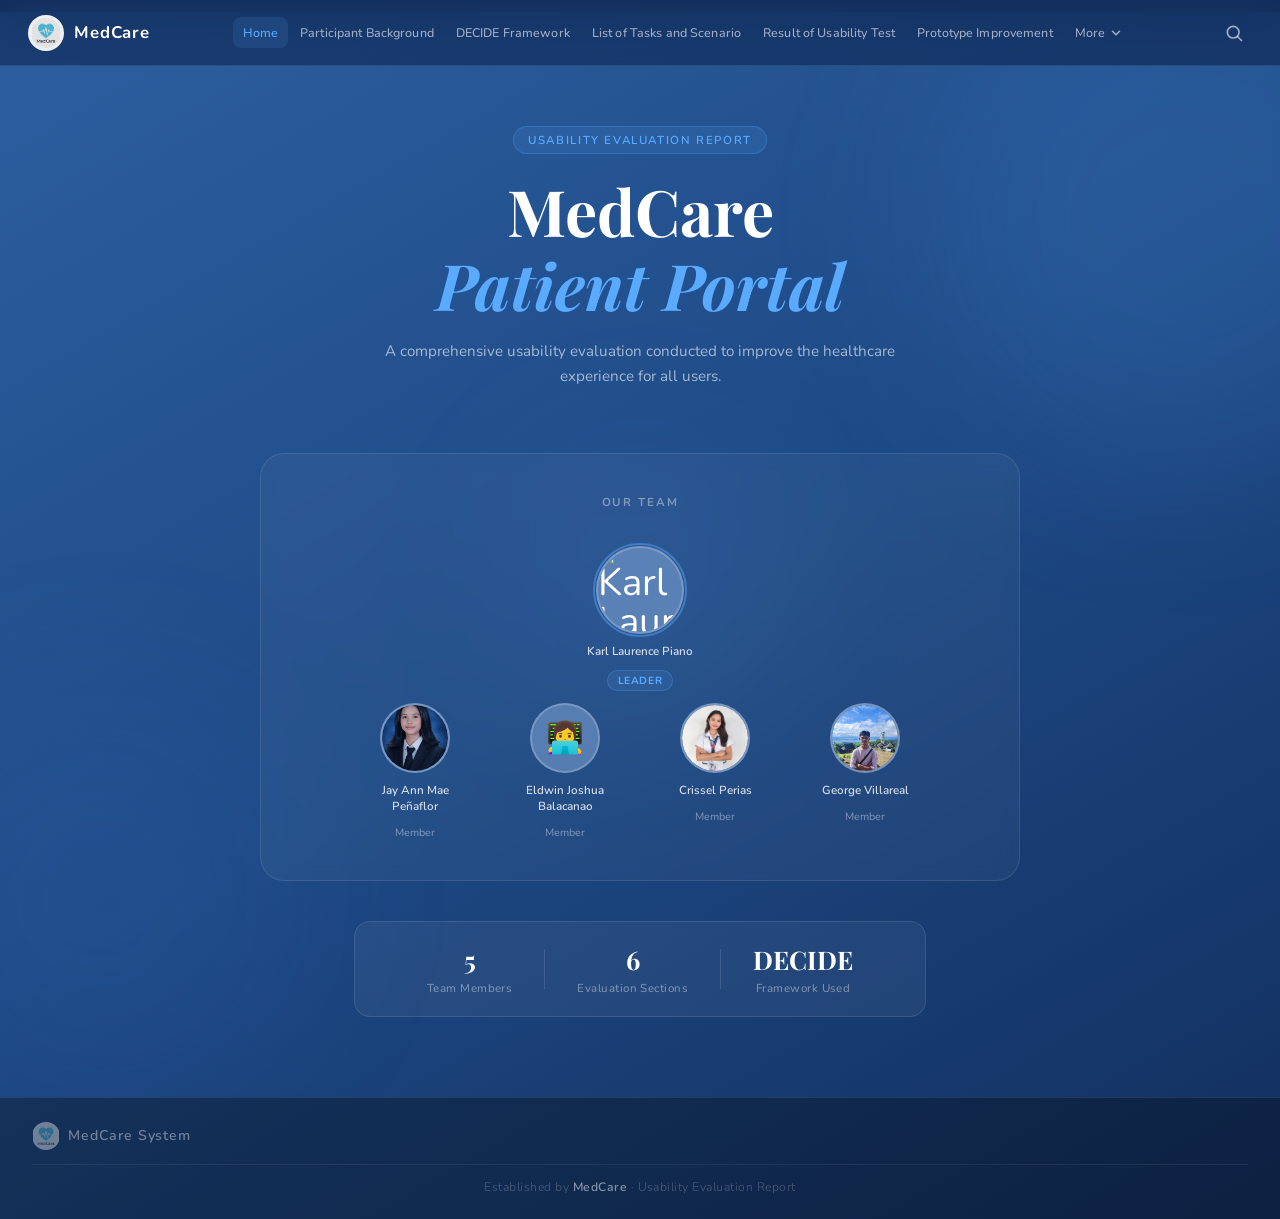
==== index.html @ 010f2dbe "Add files via upload" ====
<!DOCTYPE html>
<html lang="en">
<head>
<meta charset="UTF-8" />
<meta name="viewport" content="width=device-width, initial-scale=1.0"/>
<title>MedCare – Usability Evaluation</title>
<link href="https://fonts.googleapis.com/css2?family=Playfair+Display:ital,wght@0,600;0,700;1,600&family=Nunito:wght@300;400;500;600;700&display=swap" rel="stylesheet"/>
<link rel="stylesheet" href="style.css">
</head>
<body>

<!-- SEARCH OVERLAY -->
<div class="search-overlay" id="searchOverlay">
  <div class="search-box">
    <svg class="search-icon-overlay" viewBox="0 0 24 24" fill="none" xmlns="http://www.w3.org/2000/svg" width="20" height="20">
      <circle cx="11" cy="11" r="7" stroke="currentColor" stroke-width="2"/>
      <path d="M16.5 16.5L21 21" stroke="currentColor" stroke-width="2" stroke-linecap="round"/>
    </svg>
    <input type="text" id="searchInput" placeholder="Search topics, sections…" autocomplete="off"/>
    <button class="search-close" id="searchClose" title="Close">
      <svg viewBox="0 0 24 24" fill="none" xmlns="http://www.w3.org/2000/svg" width="20" height="20">
        <path d="M18 6L6 18M6 6l12 12" stroke="currentColor" stroke-width="2" stroke-linecap="round"/>
      </svg>
    </button>
  </div>
  <div class="search-results" id="searchResults">
    <p class="search-hint">Type to search sections…</p>
  </div>
</div>

<!-- NAVBAR -->
<nav id="mainNav">
  <div class="nav-brand">
    <div class="nav-icon">
      <img src="MC_logo.png" alt="MedCare Logo" width="30" height="30" style="object-fit:contain;border-radius:50%;"/>
    </div>
    <span class="nav-title">MedCare</span>
  </div>

  <!-- DESKTOP NAV LINKS -->
  <ul class="nav-links" id="navLinks">
    <li><a href="index.html" class="nav-link active">Home</a></li>
    <li><a href="Participant.html" class="nav-link">Participant Background</a></li>
    <li><a href="decide_framework.html" class="nav-link">DECIDE Framework</a></li>
    <li><a href="task.html" class="nav-link">List of Tasks and Scenario</a></li>
    <li><a href="results.html" class="nav-link">Result of Usability Test</a></li>
    <li><a href="Improvement.html" class="nav-link">Prototype Improvement</a></li>
    <li class="nav-more-wrap">
      <button class="nav-link nav-more-btn" id="moreBtn">
        More
        <svg viewBox="0 0 16 16" fill="none" width="14" height="14">
          <path d="M4 6l4 4 4-4" stroke="currentColor" stroke-width="1.8" stroke-linecap="round" stroke-linejoin="round"/>
        </svg>
      </button>
      <div class="dropdown-menu" id="dropdownMenu">
        <a href="reflect.html" class="dropdown-item">Reflections</a>
        <a href="findings.html" class="dropdown-item">Additional Findings</a>
        <a href="prototype.html" class="dropdown-item">Prototype Walkthrough</a>
        <a href="videodemo.html" class="dropdown-item">Video Demonstration</a>
      </div>
    </li>
  </ul>

  <div class="nav-actions">
    <button class="search-btn" id="searchBtn" title="Search">
      <svg viewBox="0 0 24 24" fill="none" xmlns="http://www.w3.org/2000/svg" width="20" height="20">
        <circle cx="11" cy="11" r="7" stroke="currentColor" stroke-width="2"/>
        <path d="M16.5 16.5L21 21" stroke="currentColor" stroke-width="2" stroke-linecap="round"/>
      </svg>
    </button>
    <button class="hamburger" id="hamburger" title="Menu">
      <span></span><span></span><span></span>
    </button>
  </div>
</nav>

<!-- MOBILE MENU -->
<div class="mobile-menu" id="mobileMenu">
  <a href="index.html" class="mobile-link active">Home</a>
  <a href="Participant.html" class="mobile-link">Participant Background</a>
  <a href="decide_framework.html" class="mobile-link">DECIDE Framework</a>
  <a href="task.html" class="mobile-link">List of Tasks and Scenario</a>
  <a href="results.html" class="mobile-link">Result of Usability Test</a>
  <a href="Improvement.html" class="mobile-link">Prototype Improvement</a>
  <div class="mobile-divider"></div>
  <p class="mobile-section-label">More</p>
  <a href="reflect.html" class="mobile-link">Reflections</a>
  <a href="findings.html" class="mobile-link">Additional Findings</a>
  <a href="prototype.html" class="mobile-link">Prototype Walkthrough</a>
  <a href="videodemo.html" class="mobile-link">Video Demonstration</a>
</div>

<!-- MAIN CONTENT -->
<main id="home">

  <!-- DECORATIVE BACKGROUND SHAPES -->
  <div class="bg-orb orb1"></div>
  <div class="bg-orb orb2"></div>
  <div class="bg-orb orb3"></div>

  <div class="hero-title">
    <div class="hero-badge">Usability Evaluation Report</div>
    <h1>MedCare<br/><em>Patient Portal</em></h1>
    <p class="hero-sub">A comprehensive usability evaluation conducted to improve the healthcare experience for all users.</p>
  </div>

  <section class="team-section" id="team">
    <h2 class="team-heading">Our Team</h2>

    <!-- Leader row -->
    <div class="team-row leader-row">
      <div class="member leader-member">
        <div class="avatar leader-avatar">
          <div class="avatar-inner" style="padding:0;overflow:hidden;">
            <img src="k.jpeg" alt="Karl Laurence Piano" style="width:100%;height:100%;object-fit:cover;border-radius:50%;display:block;"/>
          </div>
          <div class="avatar-ring"></div>
        </div>
        <div class="member-name">Karl Laurence Piano</div>
        <div class="member-role leader-badge">Leader</div>
      </div>
    </div>

    <!-- Members row -->
    <div class="team-row members-row">
      <div class="member">
        <div class="avatar">
          <div class="avatar-inner" style="padding:0;overflow:hidden;">
            <img src="j.jpeg" alt="Jay Ann Mae Peñaflor" style="width:100%;height:100%;object-fit:cover;border-radius:50%;display:block;"/>
          </div>
        </div>
        <div class="member-name">Jay Ann Mae Peñaflor</div>
        <div class="member-role">Member</div>
      </div>
      <div class="member">
        <div class="avatar">
          <div class="avatar-inner">👩‍💻</div>
        </div>
        <div class="member-name">Eldwin Joshua Balacanao</div>
        <div class="member-role">Member</div>
      </div>
      <div class="member">
        <div class="avatar">
          <div class="avatar-inner" style="padding:0;overflow:hidden;">
            <img src="c.jpg" alt="Crissel Perias" style="width:100%;height:100%;object-fit:cover;border-radius:50%;display:block;"/>
          </div>
        </div>
        <div class="member-name">Crissel Perias</div>
        <div class="member-role">Member</div>
      </div>
      <div class="member">
        <div class="avatar">
          <div class="avatar-inner" style="padding:0;overflow:hidden;">
            <img src="g.jpg" alt="George Villareal" style="width:100%;height:100%;object-fit:cover;border-radius:50%;display:block;"/>
          </div>
        </div>
        <div class="member-name">George Villareal</div>
        <div class="member-role">Member</div>
      </div>
    </div>
  </section>

  <!-- STATS STRIP -->
  <div class="stats-strip">
    <div class="stat-item">
      <span class="stat-num">5</span>
      <span class="stat-label">Team Members</span>
    </div>
    <div class="stat-divider"></div>
    <div class="stat-item">
      <span class="stat-num">6</span>
      <span class="stat-label">Evaluation Sections</span>
    </div>
    <div class="stat-divider"></div>
    <div class="stat-item">
      <span class="stat-num">DECIDE</span>
      <span class="stat-label">Framework Used</span>
    </div>
  </div>
</main>

<!-- FOOTER -->
<footer>
  <div class="footer-top">
    <div class="footer-logo">
      <img src="MC_logo.png" alt="MedCare Logo" width="28" height="28" style="object-fit:contain;opacity:0.45;border-radius:50%;"/>
      <span class="footer-brand">MedCare System</span>
    </div>

  </div>
  <div class="footer-bottom" style="text-align:center;">
    <p class="footer-text">Established by <span class="footer-highlight">MedCare</span> · Usability Evaluation Report</p>
  </div>
</footer>

<script src="script.js"></script>
</body>
</html>
---- style.css ----
:root {
  --bg-top: #2d5fa0;
  --bg-mid: #1e4a86;
  --bg-bottom: #122f5e;
  --accent: #5aabff;
  --accent-glow: rgba(90,171,255,0.35);
  --white: #ffffff;
  --white-80: rgba(255,255,255,0.80);
  --white-60: rgba(255,255,255,0.60);
  --white-40: rgba(255,255,255,0.40);
  --white-20: rgba(255,255,255,0.18);
  --white-10: rgba(255,255,255,0.09);
  --avatar-bg: rgba(160,195,240,0.40);
  --nav-h: 66px;
}

*, *::before, *::after { box-sizing: border-box; margin: 0; padding: 0; }

html { scroll-behavior: smooth; }

body {
  font-family: 'Nunito', sans-serif;
  background: linear-gradient(150deg, var(--bg-top) 0%, var(--bg-mid) 50%, var(--bg-bottom) 100%);
  min-height: 100vh;
  color: var(--white);
  overflow-x: hidden;
}

/* ══════════════════════════════════════
   NAV
══════════════════════════════════════ */
nav {
  position: sticky;
  top: 0;
  z-index: 100;
  height: var(--nav-h);
  display: flex;
  align-items: center;
  justify-content: space-between;
  padding: 0 28px;
  background: rgba(18, 47, 94, 0.72);
  backdrop-filter: blur(18px);
  -webkit-backdrop-filter: blur(18px);
  border-bottom: 1px solid rgba(255,255,255,0.10);
  gap: 16px;
}

/* Brand */
.nav-brand {
  display: flex;
  align-items: center;
  gap: 10px;
  flex-shrink: 0;
  text-decoration: none;
}

.nav-icon {
  width: 36px;
  height: 36px;
  border-radius: 50%;
  background: rgba(255,255,255,0.92);
  display: flex;
  align-items: center;
  justify-content: center;
  border: 1.5px solid rgba(255,255,255,0.28);
  transition: background 0.2s;
  overflow: hidden;
}

.nav-brand:hover .nav-icon {
  background: rgba(255,255,255,0.20);
}

.nav-title {
  font-size: 1.05rem;
  font-weight: 700;
  letter-spacing: 0.05em;
  color: var(--white);
}

/* Desktop links */
.nav-links {
  display: flex;
  list-style: none;
  align-items: center;
  gap: 2px;
  flex: 1;
  justify-content: center;
  flex-wrap: nowrap;
}

.nav-link {
  font-size: 0.78rem;
  font-weight: 500;
  color: var(--white-60);
  text-decoration: none;
  padding: 7px 10px;
  border-radius: 8px;
  white-space: nowrap;
  transition: color 0.2s, background 0.2s;
  background: none;
  border: none;
  cursor: pointer;
  font-family: 'Nunito', sans-serif;
  display: flex;
  align-items: center;
  gap: 4px;
  letter-spacing: 0.01em;
}

.nav-link:hover, .nav-link.active {
  color: var(--white);
  background: rgba(255,255,255,0.10);
}

.nav-link.active {
  color: var(--accent);
  background: rgba(90,171,255,0.12);
}

/* More dropdown */
.nav-more-wrap {
  position: relative;
  list-style: none;
}

.nav-more-btn svg {
  transition: transform 0.25s ease;
}

.nav-more-btn.open svg {
  transform: rotate(180deg);
}

.dropdown-menu {
  position: absolute;
  top: calc(100% + 10px);
  right: 0;
  min-width: 190px;
  background: rgba(18, 47, 94, 0.96);
  backdrop-filter: blur(20px);
  -webkit-backdrop-filter: blur(20px);
  border: 1px solid rgba(255,255,255,0.13);
  border-radius: 14px;
  padding: 8px;
  display: flex;
  flex-direction: column;
  gap: 2px;
  box-shadow: 0 16px 48px rgba(0,0,0,0.40);
  opacity: 0;
  pointer-events: none;
  transform: translateY(-8px) scale(0.97);
  transition: opacity 0.22s ease, transform 0.22s ease;
  z-index: 200;
}

.dropdown-menu.open {
  opacity: 1;
  pointer-events: all;
  transform: translateY(0) scale(1);
}

.dropdown-item {
  font-size: 0.82rem;
  font-weight: 500;
  color: var(--white-60);
  text-decoration: none;
  padding: 9px 14px;
  border-radius: 8px;
  transition: color 0.18s, background 0.18s;
  white-space: nowrap;
}

.dropdown-item:hover {
  color: var(--white);
  background: rgba(255,255,255,0.09);
}

/* Nav actions */
.nav-actions {
  display: flex;
  align-items: center;
  gap: 6px;
  flex-shrink: 0;
}

.search-btn {
  background: none;
  border: none;
  cursor: pointer;
  color: var(--white-60);
  width: 36px;
  height: 36px;
  border-radius: 50%;
  display: flex;
  align-items: center;
  justify-content: center;
  transition: color 0.2s, background 0.2s;
}

.search-btn:hover {
  color: var(--white);
  background: rgba(255,255,255,0.10);
}

.hamburger {
  background: none;
  border: none;
  cursor: pointer;
  display: none;
  flex-direction: column;
  gap: 5px;
  padding: 6px;
  width: 36px;
  height: 36px;
  align-items: center;
  justify-content: center;
  border-radius: 8px;
  transition: background 0.2s;
}

.hamburger:hover { background: rgba(255,255,255,0.10); }

.hamburger span {
  display: block;
  width: 22px;
  height: 2px;
  background: var(--white);
  border-radius: 2px;
  transition: transform 0.3s ease, opacity 0.3s ease;
}

.hamburger.open span:nth-child(1) { transform: translateY(7px) rotate(45deg); }
.hamburger.open span:nth-child(2) { opacity: 0; }
.hamburger.open span:nth-child(3) { transform: translateY(-7px) rotate(-45deg); }

/* ══════════════════════════════════════
   MOBILE MENU
══════════════════════════════════════ */
.mobile-menu {
  position: fixed;
  top: var(--nav-h);
  left: 0; right: 0;
  background: rgba(15, 40, 82, 0.97);
  backdrop-filter: blur(20px);
  -webkit-backdrop-filter: blur(20px);
  border-bottom: 1px solid rgba(255,255,255,0.10);
  padding: 16px;
  display: flex;
  flex-direction: column;
  gap: 2px;
  z-index: 99;
  transform: translateY(-110%);
  transition: transform 0.35s cubic-bezier(0.4,0,0.2,1);
  max-height: calc(100vh - var(--nav-h));
  overflow-y: auto;
}

.mobile-menu.open {
  transform: translateY(0);
}

.mobile-link {
  font-size: 0.92rem;
  font-weight: 500;
  color: var(--white-60);
  text-decoration: none;
  padding: 12px 14px;
  border-radius: 10px;
  transition: color 0.2s, background 0.2s;
}

.mobile-link:hover, .mobile-link.active {
  color: var(--white);
  background: rgba(255,255,255,0.08);
}

.mobile-link.active { color: var(--accent); }

.mobile-divider {
  height: 1px;
  background: rgba(255,255,255,0.10);
  margin: 8px 0;
}

.mobile-section-label {
  font-size: 0.7rem;
  font-weight: 600;
  color: var(--white-40);
  text-transform: uppercase;
  letter-spacing: 0.12em;
  padding: 4px 14px 2px;
}

/* ══════════════════════════════════════
   SEARCH OVERLAY
══════════════════════════════════════ */
.search-overlay {
  position: fixed;
  inset: 0;
  z-index: 300;
  background: rgba(12, 32, 68, 0.88);
  backdrop-filter: blur(16px);
  -webkit-backdrop-filter: blur(16px);
  display: flex;
  flex-direction: column;
  align-items: center;
  padding-top: 100px;
  opacity: 0;
  pointer-events: none;
  transition: opacity 0.25s ease;
}

.search-overlay.open {
  opacity: 1;
  pointer-events: all;
}

.search-box {
  display: flex;
  align-items: center;
  gap: 12px;
  width: 100%;
  max-width: 560px;
  background: rgba(255,255,255,0.08);
  border: 1.5px solid rgba(255,255,255,0.20);
  border-radius: 14px;
  padding: 14px 18px;
  margin: 0 20px;
  transition: border-color 0.2s;
}

.search-box:focus-within {
  border-color: var(--accent);
  box-shadow: 0 0 0 4px rgba(90,171,255,0.15);
}

.search-icon-overlay {
  color: var(--white-60);
  flex-shrink: 0;
}

#searchInput {
  flex: 1;
  background: none;
  border: none;
  outline: none;
  font-family: 'Nunito', sans-serif;
  font-size: 1rem;
  font-weight: 500;
  color: var(--white);
}

#searchInput::placeholder { color: var(--white-40); }

.search-close {
  background: none;
  border: none;
  color: var(--white-60);
  cursor: pointer;
  padding: 4px;
  border-radius: 6px;
  display: flex;
  transition: color 0.2s;
}

.search-close:hover { color: var(--white); }

.search-results {
  width: 100%;
  max-width: 560px;
  margin: 12px 20px 0;
  display: flex;
  flex-direction: column;
  gap: 4px;
}

.search-hint {
  font-size: 0.85rem;
  color: var(--white-40);
  text-align: center;
  padding: 20px 0;
}

.search-result-item {
  display: flex;
  align-items: center;
  gap: 12px;
  background: rgba(255,255,255,0.06);
  border: 1px solid rgba(255,255,255,0.09);
  border-radius: 10px;
  padding: 13px 16px;
  text-decoration: none;
  color: var(--white-80);
  font-size: 0.88rem;
  font-weight: 500;
  transition: background 0.18s, color 0.18s;
  cursor: pointer;
}

.search-result-item:hover {
  background: rgba(90,171,255,0.12);
  color: var(--white);
  border-color: rgba(90,171,255,0.25);
}

.search-result-icon {
  width: 30px;
  height: 30px;
  border-radius: 8px;
  background: rgba(90,171,255,0.15);
  display: flex;
  align-items: center;
  justify-content: center;
  font-size: 0.85rem;
  flex-shrink: 0;
}

/* ══════════════════════════════════════
   MAIN / HERO
══════════════════════════════════════ */
main {
  position: relative;
  display: flex;
  flex-direction: column;
  align-items: center;
  padding: 60px 24px 80px;
  overflow: hidden;
}

/* Decorative background orbs */
.bg-orb {
  position: absolute;
  border-radius: 50%;
  filter: blur(80px);
  pointer-events: none;
  z-index: 0;
}

.orb1 {
  width: 500px; height: 500px;
  background: rgba(90,171,255,0.12);
  top: -100px; right: -150px;
}

.orb2 {
  width: 400px; height: 400px;
  background: rgba(60,120,200,0.10);
  bottom: 0; left: -100px;
}

.orb3 {
  width: 250px; height: 250px;
  background: rgba(120,180,255,0.08);
  top: 50%; left: 50%;
  transform: translate(-50%, -50%);
}

/* Hero */
.hero-title {
  position: relative;
  z-index: 1;
  text-align: center;
  margin-bottom: 64px;
  animation: fadeDown 0.8s ease both;
}

.hero-badge {
  display: inline-block;
  font-size: 0.72rem;
  font-weight: 600;
  letter-spacing: 0.14em;
  text-transform: uppercase;
  color: var(--accent);
  background: rgba(90,171,255,0.12);
  border: 1px solid rgba(90,171,255,0.25);
  padding: 5px 14px;
  border-radius: 100px;
  margin-bottom: 20px;
}

.hero-title h1 {
  font-family: 'Playfair Display', serif;
  font-size: clamp(2.4rem, 6vw, 4rem);
  font-weight: 700;
  color: var(--white);
  line-height: 1.15;
  max-width: 680px;
  margin: 0 auto 18px;
}

.hero-title h1 em {
  font-style: italic;
  color: var(--accent);
  display: block;
}

.hero-sub {
  font-size: 0.95rem;
  color: var(--white-60);
  max-width: 520px;
  margin: 0 auto;
  line-height: 1.65;
  font-weight: 400;
}

@keyframes fadeDown {
  from { opacity: 0; transform: translateY(-20px); }
  to   { opacity: 1; transform: translateY(0); }
}

/* ══════════════════════════════════════
   TEAM SECTION
══════════════════════════════════════ */
.team-section {
  position: relative;
  z-index: 1;
  width: 100%;
  max-width: 760px;
  display: flex;
  flex-direction: column;
  align-items: center;
  gap: 12px;
  background: rgba(255,255,255,0.04);
  border: 1px solid rgba(255,255,255,0.10);
  border-radius: 24px;
  padding: 40px 32px;
  backdrop-filter: blur(8px);
  -webkit-backdrop-filter: blur(8px);
}

.team-heading {
  font-family: 'Nunito', sans-serif;
  font-size: 0.72rem;
  font-weight: 700;
  color: var(--white-40);
  letter-spacing: 0.16em;
  text-transform: uppercase;
  margin-bottom: 24px;
  animation: fadeDown 0.9s ease 0.1s both;
}

/* Rows */
.team-row {
  display: flex;
  justify-content: center;
  gap: 40px;
  width: 100%;
}

.leader-row { animation: fadeUp 0.7s ease 0.2s both; }
.members-row {
  animation: fadeUp 0.7s ease 0.35s both;
  flex-wrap: wrap;
  gap: 32px 40px;
}

@keyframes fadeUp {
  from { opacity: 0; transform: translateY(22px); }
  to   { opacity: 1; transform: translateY(0); }
}

/* Member card */
.member {
  display: flex;
  flex-direction: column;
  align-items: center;
  gap: 10px;
  width: 110px;
}

.avatar {
  position: relative;
  width: 70px;
  height: 70px;
  border-radius: 50%;
  background: var(--avatar-bg);
  border: 2px solid rgba(255,255,255,0.20);
  display: flex;
  align-items: center;
  justify-content: center;
  overflow: visible;
  backdrop-filter: blur(4px);
  transition: transform 0.3s ease, border-color 0.3s ease, box-shadow 0.3s ease;
  cursor: default;
}

.avatar:hover {
  transform: translateY(-4px) scale(1.07);
  border-color: rgba(90,171,255,0.55);
  box-shadow: 0 10px 30px rgba(90,171,255,0.20);
}

.avatar-inner {
  font-size: 1.9rem;
  line-height: 1;
  overflow: hidden;
  width: 100%;
  height: 100%;
  display: flex;
  align-items: center;
  justify-content: center;
  border-radius: 50%;
}

/* Leader specific */
.leader-avatar {
  width: 88px;
  height: 88px;
}

.leader-avatar .avatar-inner { font-size: 2.4rem; }

.avatar-ring {
  position: absolute;
  inset: -5px;
  border-radius: 50%;
  border: 2px solid var(--accent);
  opacity: 0.45;
  animation: pulse-ring 2.5s ease-in-out infinite;
}

@keyframes pulse-ring {
  0%, 100% { transform: scale(1); opacity: 0.45; }
  50% { transform: scale(1.06); opacity: 0.20; }
}

.member-name {
  font-size: 0.73rem;
  font-weight: 600;
  color: var(--white-80);
  text-align: center;
  line-height: 1.35;
}

.member-role {
  font-size: 0.67rem;
  color: var(--white-40);
  font-weight: 500;
  text-align: center;
}

.leader-badge {
  font-size: 0.65rem;
  font-weight: 700;
  color: var(--accent);
  background: rgba(90,171,255,0.12);
  border: 1px solid rgba(90,171,255,0.25);
  padding: 2px 10px;
  border-radius: 100px;
  letter-spacing: 0.06em;
  text-transform: uppercase;
}

/* ══════════════════════════════════════
   STATS STRIP
══════════════════════════════════════ */
.stats-strip {
  position: relative;
  z-index: 1;
  display: flex;
  align-items: center;
  gap: 0;
  margin-top: 40px;
  background: rgba(255,255,255,0.05);
  border: 1px solid rgba(255,255,255,0.10);
  border-radius: 16px;
  padding: 20px 40px;
  animation: fadeUp 0.7s ease 0.5s both;
}

.stat-item {
  display: flex;
  flex-direction: column;
  align-items: center;
  gap: 4px;
  padding: 0 32px;
}

.stat-num {
  font-family: 'Playfair Display', serif;
  font-size: 1.6rem;
  font-weight: 700;
  color: var(--white);
}

.stat-label {
  font-size: 0.72rem;
  color: var(--white-40);
  font-weight: 500;
  letter-spacing: 0.04em;
  white-space: nowrap;
}

.stat-divider {
  width: 1px;
  height: 40px;
  background: rgba(255,255,255,0.12);
}

/* ══════════════════════════════════════
   FOOTER
══════════════════════════════════════ */
footer {
  background: rgba(0,0,0,0.30);
  border-top: 1px solid rgba(255,255,255,0.09);
  padding: 24px 32px;
}

.footer-top {
  display: flex;
  align-items: center;
  justify-content: space-between;
  flex-wrap: wrap;
  gap: 16px;
  margin-bottom: 14px;
}

.footer-logo {
  display: flex;
  align-items: center;
  gap: 8px;
}

.footer-brand {
  font-size: 0.88rem;
  font-weight: 600;
  color: rgba(255,255,255,0.40);
  letter-spacing: 0.06em;
}

.footer-links {
  display: flex;
  gap: 20px;
}

.footer-links a {
  font-size: 0.80rem;
  color: rgba(255,255,255,0.30);
  text-decoration: none;
  transition: color 0.2s;
}

.footer-links a:hover { color: rgba(255,255,255,0.65); }

.footer-bottom {
  border-top: 1px solid rgba(255,255,255,0.07);
  padding-top: 14px;
  text-align: center;
}

.footer-text {
  font-size: 0.76rem;
  color: rgba(255,255,255,0.25);
  font-weight: 300;
  letter-spacing: 0.04em;
}

.footer-highlight {
  color: rgba(255,255,255,0.50);
  font-weight: 600;
}

/* ══════════════════════════════════════
   RESPONSIVE
══════════════════════════════════════ */
@media (max-width: 900px) {
  .nav-links { display: none; }
  .hamburger { display: flex; }
}

@media (max-width: 560px) {
  .members-row { gap: 24px; }
  .member { width: 86px; }
  .avatar { width: 58px; height: 58px; }
  .avatar-inner { font-size: 1.55rem; }
  .stats-strip { flex-direction: column; gap: 16px; padding: 20px 24px; }
  .stat-divider { width: 60px; height: 1px; }
  .team-section { padding: 28px 18px; }
  .footer-top { flex-direction: column; align-items: center; text-align: center; }
  .footer-links { flex-wrap: wrap; justify-content: center; gap: 12px; }
  .video-wrapper iframe, .video-wrapper video { height: 220px; }
  .findings-container, .reflection-container { padding: 40px 16px 60px; }
  .prototype-section { padding: 30px 16px 60px; }
}

@media (max-width: 768px) {
  .video-wrapper iframe, .video-wrapper video { height: 280px; }
}

/* ══════════════════════════════════════
   SUBPAGE STYLES
══════════════════════════════════════ */



.video-section {
  padding: 60px 20px 80px;
  text-align: center;
}

.video-container {
  max-width: 900px;
  margin: 0 auto;
}

.video-title {
  font-family: 'Playfair Display', serif;
  font-size: clamp(1.8rem, 4vw, 2.6rem);
  font-weight: 700;
  color: var(--white);
  margin-bottom: 10px;
}

.video-subtitle {
  color: var(--white-60);
  margin-bottom: 30px;
}

.video-wrapper {
  max-width: 900px;
  margin: 0 auto;
  border-radius: 20px;
  overflow: hidden;
  box-shadow: 0 10px 30px rgba(0,0,0,0.1);
}

.video-wrapper iframe,
.video-wrapper video {
  width: 100%;
  height: 500px;
  border: none;
}

.video-actions {
  margin-top: 25px;
}

.video-btn {
  display: inline-block;
  padding: 12px 24px;
  background: #2c7be5;
  color: white;
  border-radius: 10px;
  text-decoration: none;
  font-weight: 600;
  transition: 0.3s;
}

.video-btn:hover {
  background: #1a5edb;
}

/* SIMPLE NAV */
.simple-nav {
  display: flex;
  justify-content: space-between;
  padding: 15px 30px;
  background: white;
  box-shadow: 0 2px 10px rgba(0,0,0,0.05);
}

.back-btn {
  text-decoration: none;
  color: #2c7be5;
  font-weight: 600;
}

.page-header {
  text-align: center;
  padding: 60px 20px 30px;
}

.page-header h1 {
  font-size: 2.5rem;
}

.page-header p {
  color: #666;
}

/* FINDINGS */
.findings-container {
  max-width: 900px;
  margin: auto;
  padding: 60px 24px 80px;
}

.findings-page-title, .reflection-page-title {
  font-family: 'Playfair Display', serif;
  font-size: clamp(1.8rem, 4vw, 2.6rem);
  font-weight: 700; color: var(--white);
  margin-bottom: 8px;
}

.findings-page-sub, .reflection-page-sub {
  font-size: 0.92rem; color: var(--white-60); line-height: 1.65;
  margin-bottom: 36px;
}

.finding-card {
  background: rgba(255,255,255,0.06);
  border: 1px solid rgba(255,255,255,0.10);
  padding: 24px;
  margin-bottom: 16px;
  border-radius: 18px;
  backdrop-filter: blur(10px);
  transition: transform 0.2s, box-shadow 0.2s;
}

.finding-card:hover {
  transform: translateY(-4px);
  box-shadow: 0 12px 32px rgba(0,0,0,0.20);
}

.finding-card h3 {
  margin-bottom: 10px;
  color: var(--white);
  font-size: 1rem;
}

.finding-card p {
  color: var(--white-60);
  font-size: 0.9rem;
  line-height: 1.7;
}

/* FOOTER */
.simple-footer {
  text-align: center;
  padding: 20px;
  color: #888;
}

/* PROTOTYPE PAGE */
.prototype-section {
  max-width: 900px;
  margin: auto;
  padding: 40px 24px 80px;
  text-align: center;
}

/* VIDEO */
.video-wrapper {
  border-radius: 20px;
  overflow: hidden;
  box-shadow: 0 10px 30px rgba(0,0,0,0.1);
  margin-bottom: 40px;
}

.video-wrapper iframe {
  width: 100%;
  height: 500px;
  border: none;
}

/* FIGMA BOX */
.figma-box {
  background: rgba(255,255,255,0.06);
  border: 1px solid rgba(255,255,255,0.10);
  padding: 30px;
  border-radius: 20px;
  color: var(--white-60);
}

.figma-box h3 { color: var(--white); margin-bottom: 10px; }
.figma-box p { color: var(--white-60); font-size: 0.9rem; line-height: 1.65; }

.figma-btn {
  display: inline-block;
  margin-top: 15px;
  padding: 12px 24px;
  background: #a259ff; /* Figma color vibe */
  color: white;
  border-radius: 10px;
  text-decoration: none;
  font-weight: 600;
  transition: 0.3s;
}

.figma-btn:hover {
  background: #7a3fe0;
}

/* REFLECTION */
.reflection-container {
  max-width: 900px;
  margin: auto;
  padding: 60px 24px 80px;
}

.reflection-card {
  background: rgba(255,255,255,0.06);
  border: 1px solid rgba(255,255,255,0.10);
  padding: 26px;
  margin-bottom: 16px;
  border-radius: 18px;
  backdrop-filter: blur(10px);
  transition: transform 0.2s, box-shadow 0.2s;
}

.reflection-card:hover {
  transform: translateY(-4px);
  box-shadow: 0 12px 32px rgba(0,0,0,0.20);
}

.reflection-card h3 {
  margin-bottom: 10px;
  color: var(--white);
  font-size: 1rem;
}

.reflection-card p {
  color: var(--white-60);
  font-size: 0.9rem;
  line-height: 1.7;
}

/* Decide Framework*/

    .decide-hero {
      position: relative;
      text-align: center;
      padding: 80px 24px 60px;
      overflow: hidden;
    }
    .decide-hero .orb1 {
      position: absolute; border-radius: 50%; filter: blur(80px);
      pointer-events: none; z-index: 0;
      width: 500px; height: 500px; background: rgba(90,171,255,0.12); top: -100px; right: -150px;
    }
    .decide-hero .orb2 {
      position: absolute; border-radius: 50%; filter: blur(80px);
      pointer-events: none; z-index: 0;
      width: 400px; height: 400px; background: rgba(60,120,200,0.10); bottom: 0; left: -100px;
    }
    .decide-hero-content { position: relative; z-index: 1; }
    .decide-hero-badge {
      display: inline-block; font-size: 0.72rem; font-weight: 600;
      letter-spacing: 0.14em; text-transform: uppercase; color: var(--accent);
      background: rgba(90,171,255,0.12); border: 1px solid rgba(90,171,255,0.25);
      padding: 5px 14px; border-radius: 100px; margin-bottom: 20px;
    }
    .decide-hero h1 {
      font-family: 'Playfair Display', serif;
      font-size: clamp(2.2rem, 5vw, 3.6rem); font-weight: 700; color: var(--white);
      line-height: 1.15; margin-bottom: 16px;
    }
    .decide-hero h1 em { font-style: italic; color: var(--accent); }
    .decide-hero p { font-size: 0.95rem; color: var(--white-60); max-width: 540px; margin: 0 auto; line-height: 1.65; }

    /* Steps nav */
    .decide-steps-nav {
      display: flex; justify-content: center; flex-wrap: wrap; gap: 8px;
      padding: 0 24px 48px; position: relative; z-index: 1;
    }
    .step-pill {
      display: flex; align-items: center; gap: 8px;
      background: rgba(255,255,255,0.06); border: 1px solid rgba(255,255,255,0.12);
      border-radius: 100px; padding: 8px 18px;
      font-size: 0.78rem; font-weight: 600; color: var(--white-60);
      text-decoration: none; transition: all 0.2s; white-space: nowrap;
    }
    .step-pill:hover, .step-pill.active {
      background: rgba(90,171,255,0.15); border-color: rgba(90,171,255,0.40); color: var(--accent);
    }
    .step-pill-letter {
      width: 22px; height: 22px; border-radius: 50%;
      background: rgba(90,171,255,0.20); color: var(--accent);
      font-size: 0.72rem; font-weight: 800;
      display: flex; align-items: center; justify-content: center;
    }

    /* Content */
    .decide-content {
      max-width: 960px; margin: 0 auto;
      padding: 0 24px 80px; display: flex; flex-direction: column; gap: 28px;
    }
    .decide-card {
      background: rgba(255,255,255,0.05); border: 1px solid rgba(255,255,255,0.10);
      border-radius: 24px; padding: 40px 36px; backdrop-filter: blur(10px);
    }
    .decide-card-header { display: flex; align-items: center; gap: 16px; margin-bottom: 28px; }
    .decide-letter-badge {
      width: 52px; height: 52px; border-radius: 14px; flex-shrink: 0;
      background: rgba(90,171,255,0.15); border: 1px solid rgba(90,171,255,0.30);
      display: flex; align-items: center; justify-content: center;
      font-family: 'Playfair Display', serif; font-size: 1.7rem; font-weight: 700; color: var(--accent);
    }
    .decide-card-header h2 {
      font-family: 'Playfair Display', serif;
      font-size: clamp(1.3rem, 2.5vw, 1.8rem); font-weight: 700; color: var(--white); margin: 0;
    }
    .card-subtitle { font-size: 0.82rem; color: var(--white-40); margin-top: 4px; }
    .section-label {
      font-size: 0.68rem; font-weight: 700; letter-spacing: 0.12em;
      text-transform: uppercase; color: var(--accent); margin-bottom: 10px; display: block;
    }
    .decide-text { color: var(--white-60); line-height: 1.75; font-size: 0.93rem; margin-bottom: 18px; }
    .decide-list { list-style: none; padding: 0; margin: 0; display: flex; flex-direction: column; gap: 8px; }
    .decide-list li {
      display: flex; align-items: flex-start; gap: 10px;
      color: var(--white-60); font-size: 0.9rem; line-height: 1.6;
      padding: 12px 16px; background: rgba(255,255,255,0.03);
      border: 1px solid rgba(255,255,255,0.06); border-radius: 10px;
    }
    .decide-list li::before {
      content: ''; width: 6px; height: 6px; border-radius: 50%;
      background: var(--accent); flex-shrink: 0; margin-top: 7px;
    }
    .two-col { display: grid; grid-template-columns: 1fr 1fr; gap: 16px; margin-top: 16px; }
    .sub-card {
      background: rgba(255,255,255,0.04); border: 1px solid rgba(255,255,255,0.08);
      border-radius: 16px; padding: 22px;
    }
    .sub-card h4 { font-size: 0.82rem; font-weight: 700; color: var(--white); margin-bottom: 12px; }
    .card-divider { height: 1px; background: rgba(255,255,255,0.08); margin: 20px 0; }
    .image-placeholder {
      background: rgba(90,171,255,0.06); border: 1px dashed rgba(90,171,255,0.25);
      border-radius: 12px; height: 200px;
      display: flex; align-items: center; justify-content: center;
      color: var(--white-40); font-size: 0.85rem;
    }

    /* Table */
    .decide-table-wrap { overflow-x: auto; margin-top: 16px; }
    .decide-table { width: 100%; border-collapse: collapse; font-size: 0.85rem; }
    .decide-table th {
      background: rgba(90,171,255,0.12); color: var(--accent);
      font-weight: 700; font-size: 0.75rem; text-transform: uppercase; letter-spacing: 0.08em;
      padding: 12px 16px; text-align: left; border-bottom: 1px solid rgba(90,171,255,0.25);
    }
    .decide-table td {
      padding: 12px 16px; color: var(--white-60);
      border-bottom: 1px solid rgba(255,255,255,0.06); vertical-align: top;
    }
    .decide-table tr:last-child td { border-bottom: none; }
    .decide-table tr:hover td { background: rgba(255,255,255,0.03); }

    /* Consent */
    .consent-grid { display: grid; grid-template-columns: 1fr 1fr; gap: 20px; margin-top: 16px; }
    .consent-doc {
      background: rgba(255,255,255,0.07); border: 1px solid rgba(255,255,255,0.15);
      border-radius: 16px; padding: 24px; font-size: 0.82rem; color: var(--white-60); line-height: 1.7;
    }
    .consent-doc h4 { text-align: center; color: var(--white); font-size: 0.9rem; margin-bottom: 14px; }
    .consent-doc .sign-line {
      margin-top: 16px; padding-top: 14px; border-top: 1px solid rgba(255,255,255,0.12);
      display: flex; flex-direction: column; gap: 8px;
    }
    .consent-doc .sign-field { display: flex; align-items: center; gap: 8px; font-size: 0.8rem; }
    .consent-doc .sign-field span { color: var(--white-40); min-width: 70px; }
    .consent-doc .sign-field .line { flex: 1; height: 1px; background: rgba(255,255,255,0.25); }
    .consent-photo {
      background: rgba(90,171,255,0.08); border: 1px solid rgba(90,171,255,0.18);
      border-radius: 16px; display: flex; flex-direction: column;
      align-items: center; justify-content: center; gap: 12px; padding: 24px; min-height: 180px;
    }
    .consent-photo-icon { font-size: 2.5rem; }
    .consent-photo p { font-size: 0.8rem; color: var(--white-40); text-align: center; }

    /* Metrics */
    .metrics-table-wrap { overflow-x: auto; margin-top: 16px; }
    .metrics-table { width: 100%; border-collapse: collapse; font-size: 0.85rem; }
    .metrics-table th {
      background: rgba(90,171,255,0.15); color: var(--accent);
      padding: 12px 16px; font-size: 0.75rem; font-weight: 700;
      text-transform: uppercase; letter-spacing: 0.08em;
      border-bottom: 1px solid rgba(90,171,255,0.30); text-align: left;
    }
    .metrics-table td {
      padding: 11px 16px; color: var(--white-60);
      border-bottom: 1px solid rgba(255,255,255,0.06); vertical-align: middle;
    }
    .metrics-table tr:last-child td { border-bottom: none; }
    .badge-current {
      display: inline-block; padding: 3px 10px; border-radius: 100px; font-size: 0.75rem; font-weight: 600;
      background: rgba(255,120,120,0.15); color: #ff9090; border: 1px solid rgba(255,120,120,0.25);
    }
    .badge-target {
      display: inline-block; padding: 3px 10px; border-radius: 100px; font-size: 0.75rem; font-weight: 600;
      background: rgba(90,220,130,0.15); color: #7dffaa; border: 1px solid rgba(90,220,130,0.25);
    }

    /* Participant card */
    .participant-result {
      background: rgba(255,255,255,0.04); border: 1px solid rgba(255,255,255,0.08);
      border-radius: 16px; padding: 22px 24px;
      display: flex; align-items: flex-start; gap: 20px;
    }
    .participant-avatar {
      width: 52px; height: 52px; border-radius: 50%; flex-shrink: 0;
      background: rgba(90,171,255,0.18); border: 2px solid rgba(90,171,255,0.30);
      display: flex; align-items: center; justify-content: center; font-size: 1.3rem;
    }
    .participant-info { flex: 1; }
    .participant-info h4 { font-size: 0.92rem; font-weight: 700; color: var(--white); margin-bottom: 8px; }
    .participant-metrics { display: flex; gap: 12px; flex-wrap: wrap; margin-bottom: 10px; }
    .p-metric {
      background: rgba(255,255,255,0.06); border: 1px solid rgba(255,255,255,0.10);
      border-radius: 8px; padding: 6px 12px; font-size: 0.75rem;
    }
    .p-metric strong { color: var(--accent); }
    .p-metric span { color: var(--white-40); }
    .participant-quote {
      font-style: italic; font-size: 0.84rem; color: var(--white-60);
      border-left: 3px solid rgba(90,171,255,0.40); padding-left: 12px;
      margin-top: 8px; line-height: 1.6;
    }

    /* Responsive */
    @media (max-width: 640px) {
      .two-col, .consent-grid { grid-template-columns: 1fr; }
      .decide-card { padding: 24px 18px; }
      .decide-content { padding: 0 14px 60px; }
      .decide-hero { padding: 56px 16px 40px; }
      .participant-result { flex-direction: column; }
    }

 
  /* Results-page-specific styles */
  .page-section {
    position: relative; z-index: 1;
    width: 100%; max-width: 920px;
    display: flex; flex-direction: column; gap: 18px;
    background: rgba(255,255,255,0.05);
    border: 1px solid rgba(255,255,255,0.10);
    border-radius: 24px; padding: 40px 36px;
    backdrop-filter: blur(10px); margin-top: 0;
  }
  .section-heading {
    font-family: 'Playfair Display', serif;
    font-size: clamp(1.4rem, 2.3vw, 2rem);
    color: var(--white); margin-bottom: 4px;
  }
  .section-text { color: var(--white-60); line-height: 1.75; font-size: 0.93rem; }

  .content-grid { display: grid; grid-template-columns: repeat(3, 1fr); gap: 18px; }
  .content-card {
    background: rgba(255,255,255,0.04);
    border: 1px solid rgba(255,255,255,0.10);
    border-radius: 20px; padding: 22px; min-height: 160px;
  }
  .content-card h3 { font-size: 1rem; margin-bottom: 10px; color: var(--white); }
  .content-card p { color: var(--white-60); line-height: 1.65; font-size: 0.92rem; }

  .metrics-grid { display: grid; grid-template-columns: repeat(4, 1fr); gap: 18px; margin-top: 24px; }
  .metric-card {
    background: rgba(90,171,255,0.10);
    border: 1px solid rgba(90,171,255,0.20);
    border-radius: 16px; padding: 20px; text-align: center;
  }
  .metric-value {
    font-family: 'Playfair Display', serif; font-size: 2rem;
    font-weight: 700; color: var(--accent); margin-bottom: 8px;
  }
  .metric-label { font-size: 0.85rem; color: var(--white-60); font-weight: 500; }

  .placeholder-box {
    background: rgba(90,171,255,0.08);
    border: 2px dashed rgba(90,171,255,0.3);
    border-radius: 12px; padding: 24px;
    text-align: center; color: var(--white-60);
    font-style: italic; margin: 16px 0; line-height: 1.6;
  }

  .feedback-list { display: flex; flex-direction: column; gap: 14px; margin-top: 24px; }
  .feedback-item {
    display: flex; align-items: flex-start; gap: 16px;
    background: rgba(255,255,255,0.03);
    border: 1px solid rgba(255,255,255,0.08);
    border-radius: 12px; padding: 16px; font-size: 0.92rem; color: var(--white-60);
  }
  .feedback-icon { color: var(--accent); font-size: 1.1rem; flex-shrink: 0; margin-top: 2px; }

  .rec-priority {
    background: rgba(255,255,255,0.04);
    border: 1px solid rgba(255,255,255,0.10);
    border-left: 4px solid rgba(90,171,255,0.40);
    border-radius: 16px; padding: 24px; margin-top: 16px;
  }
  .rec-priority.priority-high  { border-left-color: #ff6b6b; }
  .rec-priority.priority-medium{ border-left-color: #ffd93d; }
  .rec-priority.priority-low   { border-left-color: #6bcf7f; }
  .rec-label {
    font-size: 0.75rem; font-weight: 700; letter-spacing: 0.08em;
    text-transform: uppercase; color: var(--white-60);
    margin-bottom: 12px; display: block;
  }
  .rec-items { display: flex; flex-direction: column; gap: 12px; }
  .rec-items p { font-size: 0.92rem; color: var(--white-60); line-height: 1.65; margin: 0; }

  /* Responsive */
  @media (max-width: 860px) {
    .content-grid  { grid-template-columns: 1fr 1fr; }
    .metrics-grid  { grid-template-columns: repeat(2, 1fr); }
  }
  @media (max-width: 620px) {
    .content-grid  { grid-template-columns: 1fr; }
    .page-section  { padding: 28px 20px; }
    .metrics-grid  { grid-template-columns: 1fr; }
  }
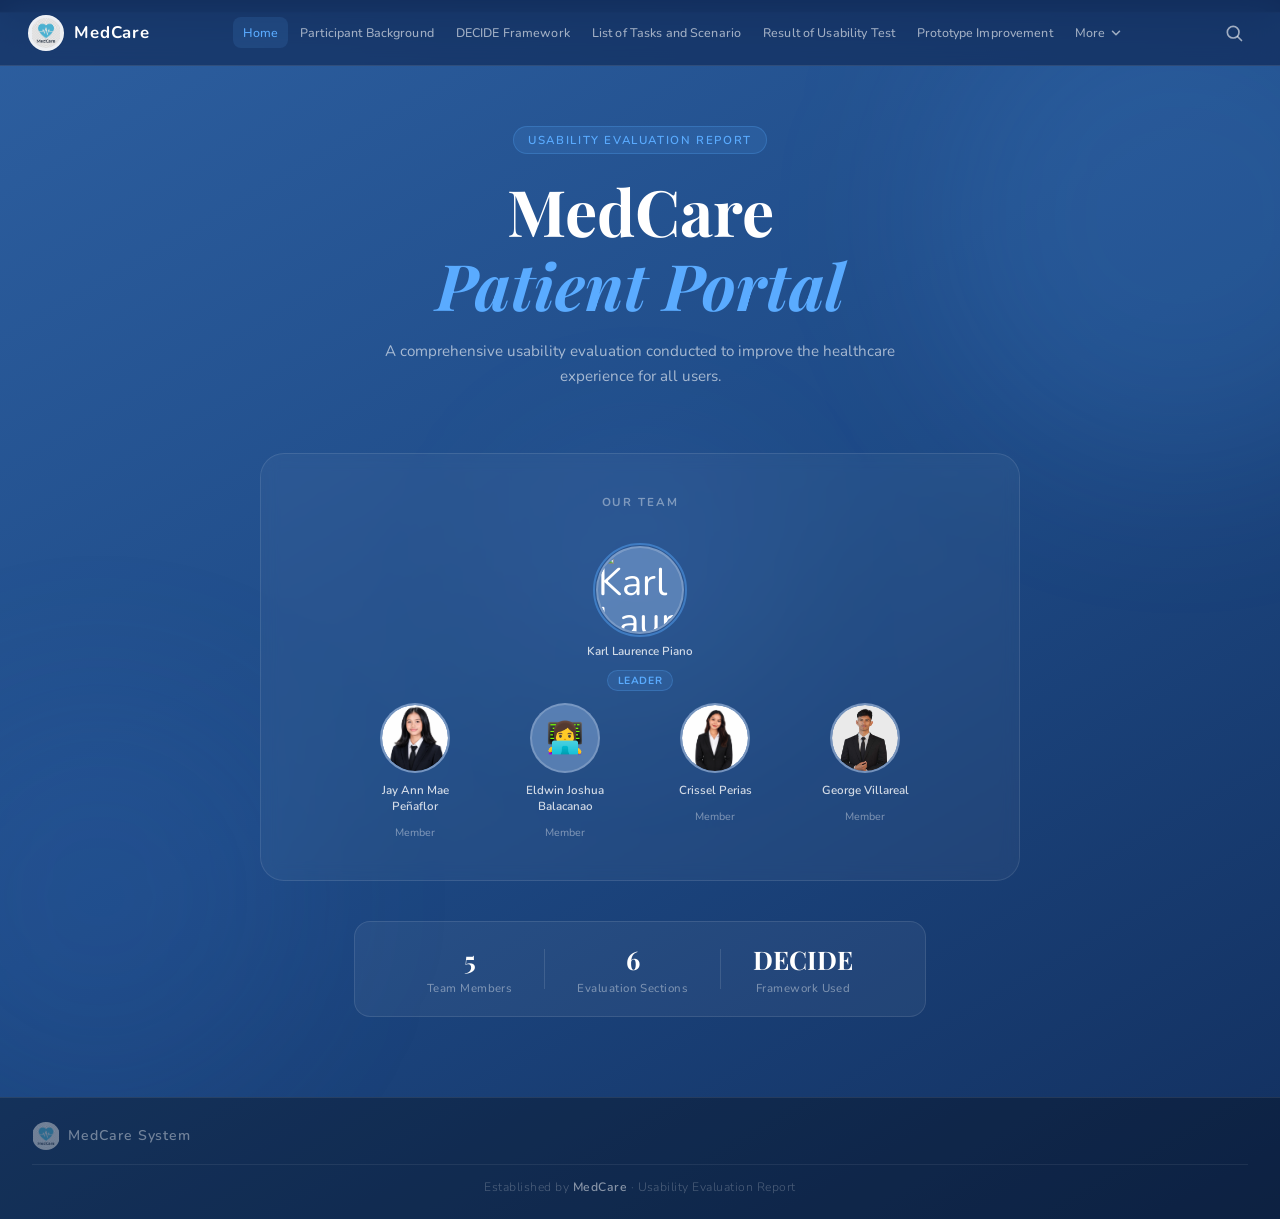
==== commit 125342b8: "Add files via upload" ====
--- a/index.html
+++ b/index.html
@@ -39,12 +39,12 @@
 
   <!-- DESKTOP NAV LINKS -->
   <ul class="nav-links" id="navLinks">
-    <li><a href="index.html" class="nav-link active">Home</a></li>
+    <li><a href="#home" class="nav-link active">Home</a></li>
     <li><a href="Participant.html" class="nav-link">Participant Background</a></li>
     <li><a href="decide_framework.html" class="nav-link">DECIDE Framework</a></li>
-    <li><a href="task.html" class="nav-link">List of Tasks and Scenario</a></li>
+    <li><a href="#tasks" class="nav-link">List of Tasks and Scenario</a></li>
     <li><a href="results.html" class="nav-link">Result of Usability Test</a></li>
-    <li><a href="Improvement.html" class="nav-link">Prototype Improvement</a></li>
+    <li><a href="#prototype" class="nav-link">Prototype Improvement</a></li>
     <li class="nav-more-wrap">
       <button class="nav-link nav-more-btn" id="moreBtn">
         More
@@ -126,7 +126,7 @@
       <div class="member">
         <div class="avatar">
           <div class="avatar-inner" style="padding:0;overflow:hidden;">
-            <img src="j.jpeg" alt="Jay Ann Mae Peñaflor" style="width:100%;height:100%;object-fit:cover;border-radius:50%;display:block;"/>
+            <img src="j.png" alt="Jay Ann Mae Peñaflor" style="width:100%;height:100%;object-fit:cover;border-radius:50%;display:block;"/>
           </div>
         </div>
         <div class="member-name">Jay Ann Mae Peñaflor</div>
@@ -142,7 +142,7 @@
       <div class="member">
         <div class="avatar">
           <div class="avatar-inner" style="padding:0;overflow:hidden;">
-            <img src="c.jpg" alt="Crissel Perias" style="width:100%;height:100%;object-fit:cover;border-radius:50%;display:block;"/>
+            <img src="c.png" alt="Crissel Perias" style="width:100%;height:100%;object-fit:cover;border-radius:50%;display:block;"/>
           </div>
         </div>
         <div class="member-name">Crissel Perias</div>
--- a/style.css
+++ b/style.css
@@ -1015,8 +1015,173 @@
   font-size: 0.9rem;
   line-height: 1.7;
 }
-
-/* Decide Framework*/
+/* ══════════════════════════════════════
+   PARTICIPANT PAGE
+══════════════════════════════════════ */
+.participant-hero {
+  position: relative;
+  text-align: center;
+  padding: 80px 24px 52px;
+  overflow: hidden;
+}
+.participant-hero .p-orb1 {
+  position: absolute; border-radius: 50%; filter: blur(80px);
+  pointer-events: none; z-index: 0;
+  width: 500px; height: 500px;
+  background: rgba(90,171,255,0.12); top: -100px; right: -150px;
+}
+.participant-hero .p-orb2 {
+  position: absolute; border-radius: 50%; filter: blur(80px);
+  pointer-events: none; z-index: 0;
+  width: 400px; height: 400px;
+  background: rgba(60,120,200,0.10); bottom: 0; left: -100px;
+}
+.participant-hero-content { position: relative; z-index: 1; }
+.participant-hero-badge {
+  display: inline-block; font-size: 0.72rem; font-weight: 600;
+  letter-spacing: 0.14em; text-transform: uppercase; color: var(--accent);
+  background: rgba(90,171,255,0.12); border: 1px solid rgba(90,171,255,0.25);
+  padding: 5px 14px; border-radius: 100px; margin-bottom: 20px;
+}
+.participant-hero h1 {
+  font-family: 'Playfair Display', serif;
+  font-size: clamp(2.2rem, 5vw, 3.4rem); font-weight: 700;
+  color: var(--white); line-height: 1.15; margin-bottom: 16px;
+}
+.participant-hero h1 em { font-style: italic; color: var(--accent); }
+.participant-hero p {
+  font-size: 0.95rem; color: var(--white-60);
+  max-width: 540px; margin: 0 auto; line-height: 1.65;
+}
+
+/* Content wrapper */
+.participant-content {
+  max-width: 960px; margin: 0 auto;
+  padding: 0 24px 80px;
+  display: flex; flex-direction: column; gap: 28px;
+}
+
+/* Glass card */
+.participant-card {
+  background: rgba(255,255,255,0.05);
+  border: 1px solid rgba(255,255,255,0.10);
+  border-radius: 24px; padding: 40px 36px;
+  backdrop-filter: blur(10px);
+}
+.participant-card-header {
+  display: flex; align-items: center; gap: 14px; margin-bottom: 28px;
+}
+.p-card-icon {
+  width: 48px; height: 48px; border-radius: 14px; flex-shrink: 0;
+  background: rgba(90,171,255,0.15); border: 1px solid rgba(90,171,255,0.30);
+  display: flex; align-items: center; justify-content: center; font-size: 1.4rem;
+}
+.participant-card-header h2 {
+  font-family: 'Playfair Display', serif;
+  font-size: clamp(1.2rem, 2.5vw, 1.7rem);
+  font-weight: 700; color: var(--white); margin: 0;
+}
+.p-card-subtitle { font-size: 0.82rem; color: var(--white-40); margin-top: 4px; }
+.p-section-label {
+  font-size: 0.68rem; font-weight: 700; letter-spacing: 0.12em;
+  text-transform: uppercase; color: var(--accent); margin-bottom: 12px; display: block;
+}
+.p-card-text { color: var(--white-60); line-height: 1.75; font-size: 0.93rem; margin-bottom: 18px; }
+.p-card-divider { height: 1px; background: rgba(255,255,255,0.08); margin: 24px 0; }
+
+/* Participant grid */
+.p-grid {
+  display: grid; grid-template-columns: repeat(3, 1fr); gap: 16px;
+}
+.p-member-card {
+  background: rgba(255,255,255,0.04);
+  border: 1px solid rgba(255,255,255,0.08);
+  border-radius: 18px; padding: 24px 20px;
+  display: flex; flex-direction: column; align-items: center;
+  text-align: center; gap: 10px;
+  transition: transform 0.25s, box-shadow 0.25s, border-color 0.25s;
+}
+.p-member-card:hover {
+  transform: translateY(-5px);
+  box-shadow: 0 14px 36px rgba(0,0,0,0.22);
+  border-color: rgba(90,171,255,0.30);
+}
+.p-avatar {
+  width: 68px; height: 68px; border-radius: 50%;
+  background: rgba(90,171,255,0.18);
+  border: 2px solid rgba(90,171,255,0.30);
+  display: flex; align-items: center; justify-content: center;
+  font-size: 1.8rem; overflow: hidden;
+  transition: border-color 0.25s, box-shadow 0.25s;
+}
+.p-member-card:hover .p-avatar {
+  border-color: rgba(90,171,255,0.65);
+  box-shadow: 0 0 0 4px rgba(90,171,255,0.12);
+}
+.p-avatar img { width: 100%; height: 100%; object-fit: cover; border-radius: 50%; display: block; }
+.p-num {
+  font-size: 0.65rem; font-weight: 700; letter-spacing: 0.12em; text-transform: uppercase;
+  color: var(--accent); background: rgba(90,171,255,0.12);
+  border: 1px solid rgba(90,171,255,0.22); border-radius: 100px;
+  padding: 2px 9px;
+}
+.p-name { font-size: 0.88rem; font-weight: 700; color: var(--white); line-height: 1.3; }
+.p-demo { font-size: 0.78rem; color: var(--accent); font-weight: 600; }
+.p-desc { font-size: 0.78rem; color: var(--white-60); line-height: 1.55; }
+.p-tags { display: flex; flex-wrap: wrap; justify-content: center; gap: 5px; margin-top: 4px; }
+.p-tag {
+  font-size: 0.68rem; font-weight: 600; padding: 3px 9px;
+  background: rgba(255,255,255,0.06); border: 1px solid rgba(255,255,255,0.10);
+  border-radius: 100px; color: var(--white-60);
+}
+
+/* Stats row */
+.p-stats-row {
+  display: grid; grid-template-columns: repeat(4, 1fr); gap: 14px;
+}
+.p-stat-card {
+  background: rgba(90,171,255,0.08); border: 1px solid rgba(90,171,255,0.18);
+  border-radius: 16px; padding: 18px; text-align: center;
+}
+.p-stat-value {
+  font-family: 'Playfair Display', serif; font-size: 1.8rem;
+  font-weight: 700; color: var(--accent); line-height: 1;
+}
+.p-stat-label { font-size: 0.76rem; color: var(--white-40); margin-top: 6px; }
+
+/* Methodology box */
+.p-methodology {
+  background: rgba(90,171,255,0.06);
+  border-left: 4px solid rgba(90,171,255,0.40);
+  border-radius: 12px; padding: 24px 26px;
+  margin-top: 8px;
+}
+.p-methodology p { color: var(--white-70, var(--white-60)); line-height: 1.8; font-size: 0.93rem; margin: 0; }
+
+/* Criteria list */
+.p-criteria { list-style: none; padding: 0; margin: 0; display: flex; flex-direction: column; gap: 10px; }
+.p-criteria li {
+  display: flex; align-items: flex-start; gap: 12px;
+  padding: 14px 18px; font-size: 0.9rem; color: var(--white-60); line-height: 1.6;
+  background: rgba(255,255,255,0.03); border: 1px solid rgba(255,255,255,0.07); border-radius: 12px;
+}
+.p-criteria li::before {
+  content: ''; width: 6px; height: 6px; border-radius: 50%;
+  background: var(--accent); flex-shrink: 0; margin-top: 7px;
+}
+
+/* Responsive */
+@media (max-width: 720px) {
+  .p-grid { grid-template-columns: repeat(2, 1fr); }
+  .p-stats-row { grid-template-columns: repeat(2, 1fr); }
+}
+@media (max-width: 480px) {
+  .p-grid { grid-template-columns: 1fr; }
+  .p-stats-row { grid-template-columns: repeat(2, 1fr); }
+  .participant-card { padding: 24px 18px; }
+  .participant-content { padding: 0 14px 60px; }
+}
+
 
     .decide-hero {
       position: relative;
@@ -1217,7 +1382,7 @@
       .participant-result { flex-direction: column; }
     }
 
- 
+    
   /* Results-page-specific styles */
   .page-section {
     position: relative; z-index: 1;
@@ -1301,4 +1466,97 @@
     .metrics-grid  { grid-template-columns: 1fr; }
   }
 
- +  /* ── Paste these rules into your style.css if the search overlay doesn't open/close correctly ── */
+
+/* Show overlay when .open is added */
+.search-overlay {
+  display: none;             /* hidden by default */
+  position: fixed;
+  inset: 0;
+  z-index: 9999;
+  background: rgba(8, 12, 28, 0.92);
+  backdrop-filter: blur(12px);
+  -webkit-backdrop-filter: blur(12px);
+  flex-direction: column;
+  align-items: center;
+  padding-top: 120px;
+  gap: 16px;
+}
+.search-overlay.open {
+  display: flex;
+}
+
+/* Search box */
+.search-box {
+  display: flex;
+  align-items: center;
+  gap: 10px;
+  background: rgba(255,255,255,0.07);
+  border: 1px solid rgba(255,255,255,0.14);
+  border-radius: 14px;
+  padding: 12px 18px;
+  width: min(560px, 90vw);
+}
+.search-box input {
+  flex: 1;
+  background: none;
+  border: none;
+  outline: none;
+  color: #fff;
+  font-size: 1rem;
+  font-family: inherit;
+}
+.search-box input::placeholder { color: rgba(255,255,255,0.35); }
+.search-close {
+  background: none;
+  border: none;
+  cursor: pointer;
+  color: rgba(255,255,255,0.5);
+  display: flex;
+  align-items: center;
+  padding: 2px;
+  transition: color 0.2s;
+}
+.search-close:hover { color: #fff; }
+
+/* Results container */
+.search-results {
+  width: min(560px, 90vw);
+  display: flex;
+  flex-direction: column;
+  gap: 6px;
+  max-height: 55vh;
+  overflow-y: auto;
+}
+.search-hint {
+  color: rgba(255,255,255,0.35);
+  font-size: 0.88rem;
+  text-align: center;
+  margin-top: 8px;
+}
+
+/* Individual result card */
+.search-result-item {
+  background: rgba(255,255,255,0.06);
+  border: 1px solid rgba(255,255,255,0.10);
+  border-radius: 10px;
+  padding: 12px 16px;
+  cursor: pointer;
+  transition: background 0.18s, border-color 0.18s;
+}
+.search-result-item:hover,
+.search-result-item:focus {
+  background: rgba(90,171,255,0.14);
+  border-color: rgba(90,171,255,0.35);
+  outline: none;
+}
+.sr-title {
+  color: #fff;
+  font-size: 0.95rem;
+  font-weight: 600;
+}
+.sr-page {
+  color: rgba(90,171,255,0.75);
+  font-size: 0.78rem;
+  margin-top: 2px;
+}
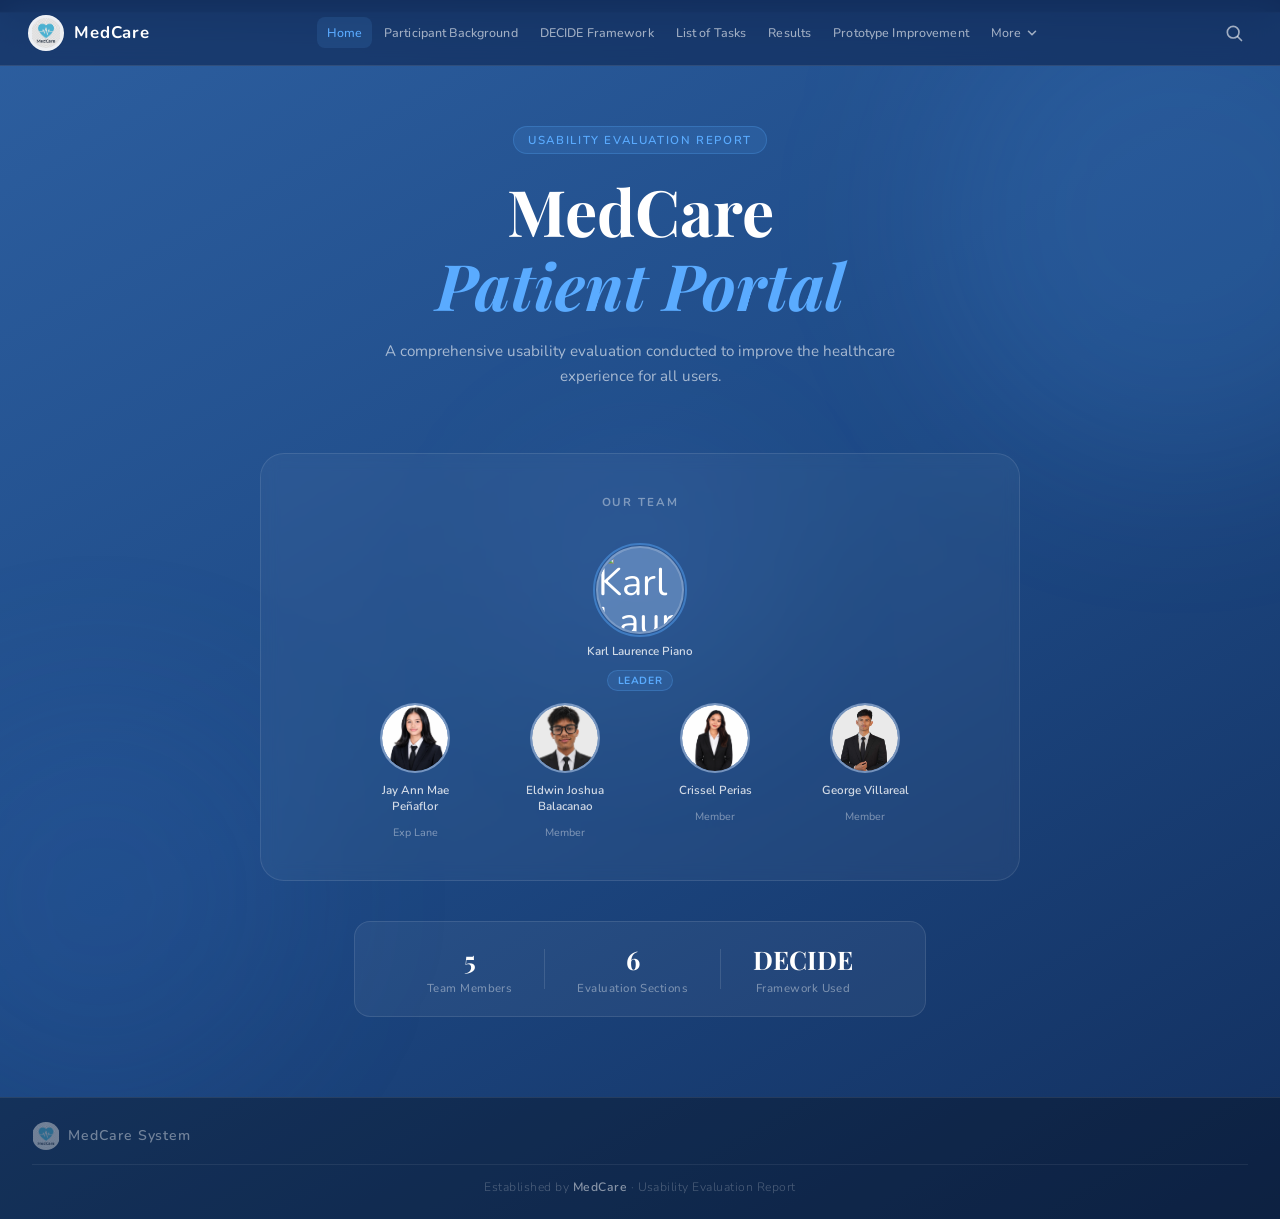
==== commit 82485b4a: "Add files via upload" ====
--- a/index.html
+++ b/index.html
@@ -42,8 +42,8 @@
     <li><a href="#home" class="nav-link active">Home</a></li>
     <li><a href="Participant.html" class="nav-link">Participant Background</a></li>
     <li><a href="decide_framework.html" class="nav-link">DECIDE Framework</a></li>
-    <li><a href="#tasks" class="nav-link">List of Tasks and Scenario</a></li>
-    <li><a href="results.html" class="nav-link">Result of Usability Test</a></li>
+    <li><a href="task.html" class="nav-link">List of Tasks</a></li>
+    <li><a href="results.html" class="nav-link">Results</a></li>
     <li><a href="#prototype" class="nav-link">Prototype Improvement</a></li>
     <li class="nav-more-wrap">
       <button class="nav-link nav-more-btn" id="moreBtn">
@@ -79,8 +79,8 @@
   <a href="index.html" class="mobile-link active">Home</a>
   <a href="Participant.html" class="mobile-link">Participant Background</a>
   <a href="decide_framework.html" class="mobile-link">DECIDE Framework</a>
-  <a href="task.html" class="mobile-link">List of Tasks and Scenario</a>
-  <a href="results.html" class="mobile-link">Result of Usability Test</a>
+  <a href="task.html" class="mobile-link">List of Tasks </a>
+  <a href="results.html" class="mobile-link">Results </a>
   <a href="Improvement.html" class="mobile-link">Prototype Improvement</a>
   <div class="mobile-divider"></div>
   <p class="mobile-section-label">More</p>
@@ -130,11 +130,13 @@
           </div>
         </div>
         <div class="member-name">Jay Ann Mae Peñaflor</div>
-        <div class="member-role">Member</div>
-      </div>
-      <div class="member">
-        <div class="avatar">
-          <div class="avatar-inner">👩‍💻</div>
+        <div class="member-role">Exp Lane</div>
+      </div>
+      <div class="member">
+        <div class="avatar">
+          <div class="avatar-inner" style="padding:0;overflow:hidden;">
+            <img src="E.jpeg" alt="Eldwin Joshua Balacanao" style="width:100%;height:100%;object-fit:cover;border-radius:50%;display:block;"/>
+          </div>
         </div>
         <div class="member-name">Eldwin Joshua Balacanao</div>
         <div class="member-role">Member</div>
--- a/style.css
+++ b/style.css
@@ -1559,4 +1559,179 @@
   color: rgba(90,171,255,0.75);
   font-size: 0.78rem;
   margin-top: 2px;
-}+}
+
+
+  .tasks-hero {
+    position: relative;
+    overflow: hidden;
+    padding: 120px 24px 60px;
+    text-align: center;
+  }
+  .tasks-hero .p-orb1,
+  .tasks-hero .p-orb2 {
+    position: absolute;
+    border-radius: 50%;
+    filter: blur(80px);
+    pointer-events: none;
+    z-index: 0;
+  }
+  .tasks-hero .p-orb1 {
+    width: 380px; height: 380px;
+    background: radial-gradient(circle, rgba(90,171,255,0.18) 0%, transparent 70%);
+    top: -80px; left: -100px;
+  }
+  .tasks-hero .p-orb2 {
+    width: 300px; height: 300px;
+    background: radial-gradient(circle, rgba(160,110,255,0.14) 0%, transparent 70%);
+    bottom: -60px; right: -80px;
+  }
+  .tasks-hero-content {
+    position: relative;
+    z-index: 1;
+    max-width: 680px;
+    margin: 0 auto;
+  }
+  .tasks-hero-badge {
+    display: inline-block;
+    background: rgba(90,171,255,0.12);
+    border: 1px solid rgba(90,171,255,0.25);
+    color: rgba(90,171,255,0.9);
+    font-family: 'Nunito', sans-serif;
+    font-size: 0.75rem;
+    font-weight: 600;
+    letter-spacing: 0.12em;
+    text-transform: uppercase;
+    padding: 6px 16px;
+    border-radius: 100px;
+    margin-bottom: 20px;
+  }
+  .tasks-hero-content h1 {
+    font-family: 'Playfair Display', serif;
+    font-size: clamp(2rem, 5vw, 3rem);
+    font-weight: 700;
+    color: var(--white);
+    margin: 0 0 14px;
+    line-height: 1.15;
+  }
+  .tasks-hero-content h1 em {
+    font-style: italic;
+    color: rgba(90,171,255,0.85);
+  }
+  .tasks-hero-content p {
+    font-family: 'Nunito', sans-serif;
+    color: var(--white-60, rgba(255,255,255,0.6));
+    font-size: 0.95rem;
+    line-height: 1.7;
+    margin: 0;
+  }
+
+  .tasks-content {
+    max-width: 860px;
+    margin: 0 auto;
+    padding: 0 24px 80px;
+    display: flex;
+    flex-direction: column;
+    gap: 24px;
+  }
+
+  .task-group {
+    background: rgba(255,255,255,0.04);
+    border: 1px solid rgba(255,255,255,0.08);
+    border-radius: 20px;
+    overflow: hidden;
+    transition: border-color 0.3s ease, box-shadow 0.3s ease;
+  }
+  .task-group:hover {
+    border-color: rgba(90,171,255,0.2);
+    box-shadow: 0 8px 32px rgba(0,0,0,0.18);
+  }
+
+  .task-group-header {
+    display: flex;
+    align-items: center;
+    gap: 14px;
+    padding: 20px 28px;
+    background: rgba(255,255,255,0.04);
+    border-bottom: 1px solid rgba(255,255,255,0.07);
+  }
+  .task-group-icon {
+    font-size: 1.4rem;
+    width: 44px;
+    height: 44px;
+    display: flex;
+    align-items: center;
+    justify-content: center;
+    background: rgba(90,171,255,0.1);
+    border-radius: 12px;
+    flex-shrink: 0;
+  }
+  .task-group-title {
+    font-family: 'Playfair Display', serif;
+    font-size: 1.15rem;
+    font-weight: 700;
+    color: var(--white, #fff);
+    letter-spacing: 0.01em;
+  }
+  .task-group-body {
+    padding: 20px 28px 24px;
+    display: flex;
+    flex-direction: column;
+    gap: 16px;
+  }
+
+  .task-subgroup {
+    background: rgba(255,255,255,0.03);
+    border: 1px solid rgba(255,255,255,0.06);
+    border-radius: 14px;
+    overflow: hidden;
+  }
+  .task-subgroup-label {
+    font-family: 'Nunito', sans-serif;
+    font-size: 0.72rem;
+    font-weight: 700;
+    letter-spacing: 0.12em;
+    text-transform: uppercase;
+    color: rgba(90,171,255,0.75);
+    padding: 12px 18px 8px;
+    border-bottom: 1px solid rgba(255,255,255,0.05);
+  }
+  .task-items {
+    list-style: none;
+    margin: 0;
+    padding: 10px 18px 14px;
+    display: flex;
+    flex-direction: column;
+    gap: 8px;
+  }
+  .task-items li {
+    font-family: 'Nunito', sans-serif;
+    font-size: 0.9rem;
+    color: rgba(255,255,255,0.72);
+    line-height: 1.5;
+    display: flex;
+    align-items: flex-start;
+    gap: 10px;
+  }
+  .task-items li::before {
+    content: '';
+    width: 6px;
+    height: 6px;
+    border-radius: 50%;
+    background: rgba(90,171,255,0.6);
+    margin-top: 7px;
+    flex-shrink: 0;
+  }
+
+  .task-note {
+    font-family: 'Nunito', sans-serif;
+    font-size: 0.82rem;
+    color: rgba(255,255,255,0.5);
+    font-style: italic;
+    padding: 0 0 4px 4px;
+    margin: 0;
+  }
+
+  .task-group-body > .task-items {
+    padding: 0;
+  }
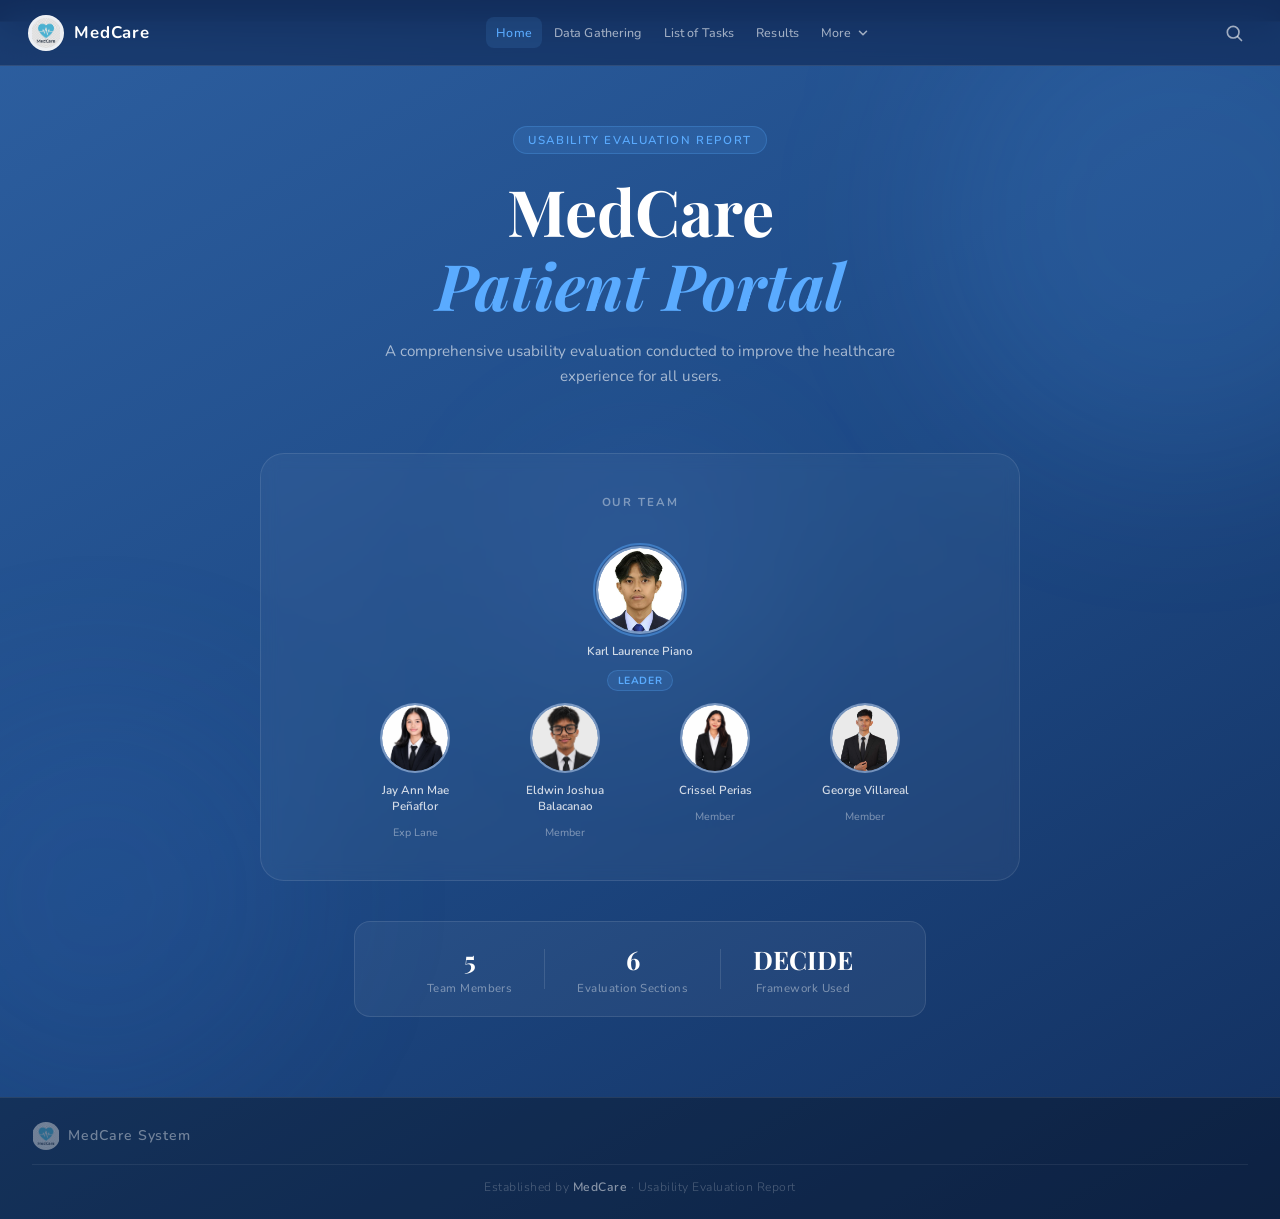
==== commit 5aa805ff: "Add files via upload" ====
--- a/index.html
+++ b/index.html
@@ -40,11 +40,9 @@
   <!-- DESKTOP NAV LINKS -->
   <ul class="nav-links" id="navLinks">
     <li><a href="#home" class="nav-link active">Home</a></li>
-    <li><a href="Participant.html" class="nav-link">Participant Background</a></li>
-    <li><a href="decide_framework.html" class="nav-link">DECIDE Framework</a></li>
+    <li><a href="data_gathering.html" class="nav-link">Data Gathering</a></li>
     <li><a href="task.html" class="nav-link">List of Tasks</a></li>
     <li><a href="results.html" class="nav-link">Results</a></li>
-    <li><a href="#prototype" class="nav-link">Prototype Improvement</a></li>
     <li class="nav-more-wrap">
       <button class="nav-link nav-more-btn" id="moreBtn">
         More
@@ -77,11 +75,9 @@
 <!-- MOBILE MENU -->
 <div class="mobile-menu" id="mobileMenu">
   <a href="index.html" class="mobile-link active">Home</a>
-  <a href="Participant.html" class="mobile-link">Participant Background</a>
-  <a href="decide_framework.html" class="mobile-link">DECIDE Framework</a>
+  <a href="data_gathering.html" class="mobile-link">Data Gathering</a>
   <a href="task.html" class="mobile-link">List of Tasks </a>
   <a href="results.html" class="mobile-link">Results </a>
-  <a href="Improvement.html" class="mobile-link">Prototype Improvement</a>
   <div class="mobile-divider"></div>
   <p class="mobile-section-label">More</p>
   <a href="reflect.html" class="mobile-link">Reflections</a>
--- a/style.css
+++ b/style.css
@@ -176,6 +176,11 @@
   background: rgba(255,255,255,0.09);
 }
 
+.dropdown-item.active {
+  color: var(--accent);
+  background: rgba(90,171,255,0.12);
+}
+
 /* Nav actions */
 .nav-actions {
   display: flex;
@@ -1734,4 +1739,4 @@
 
   .task-group-body > .task-items {
     padding: 0;
-  }
+  }
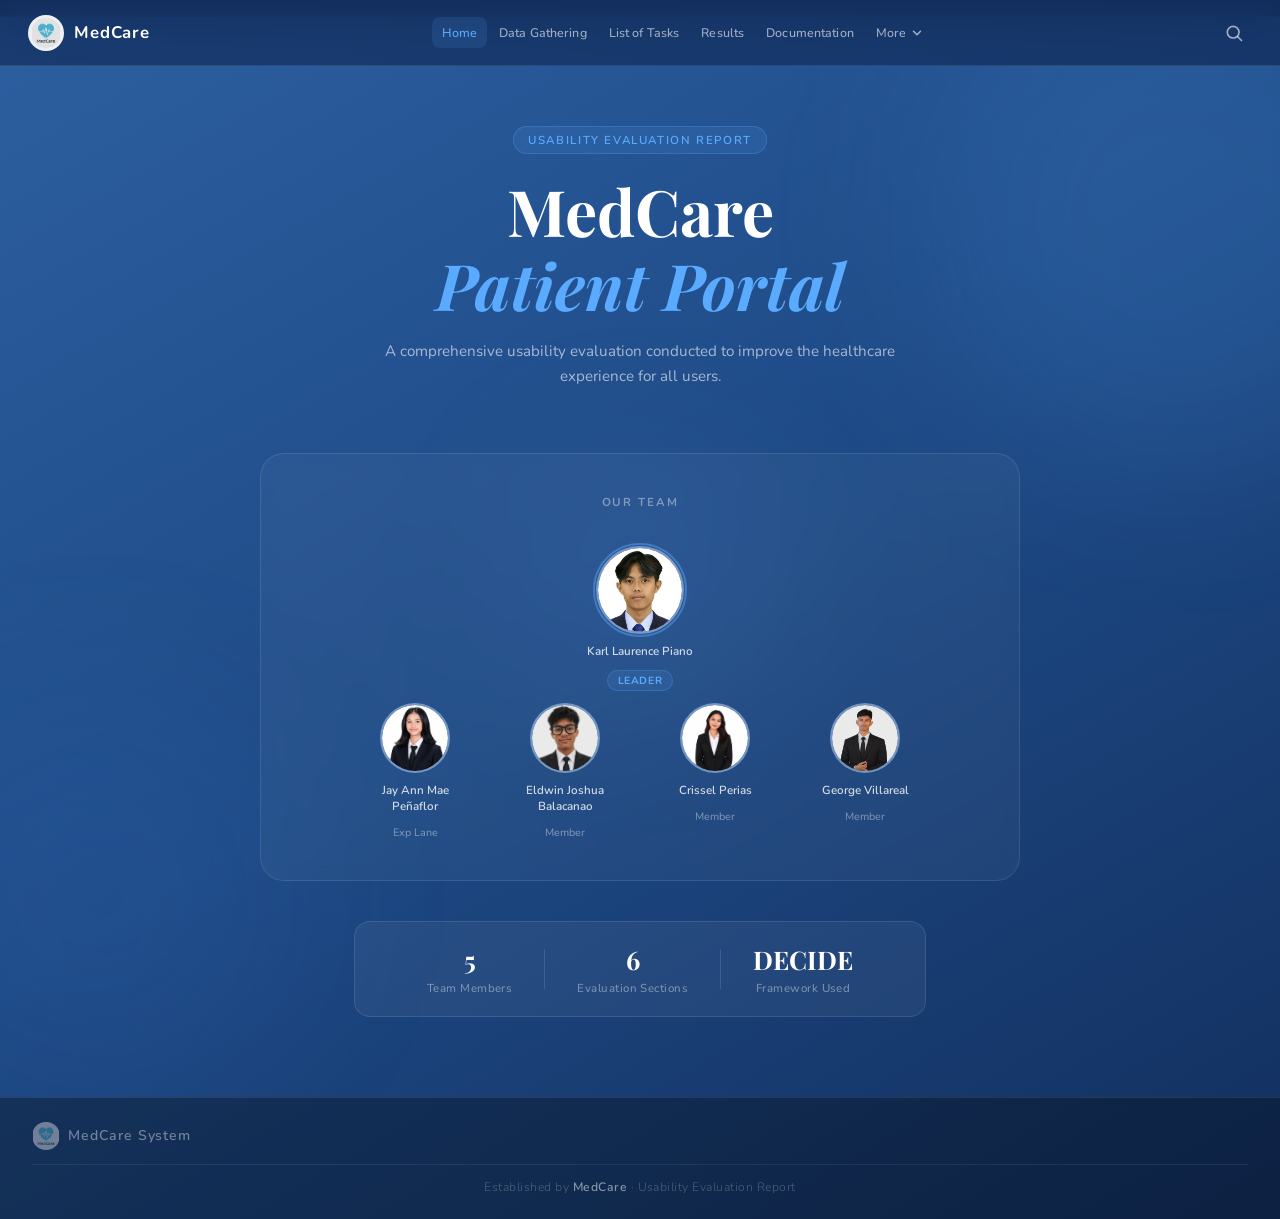
==== commit a748c7f3: "Add files via upload" ====
--- a/index.html
+++ b/index.html
@@ -43,6 +43,7 @@
     <li><a href="data_gathering.html" class="nav-link">Data Gathering</a></li>
     <li><a href="task.html" class="nav-link">List of Tasks</a></li>
     <li><a href="results.html" class="nav-link">Results</a></li>
+    <li><a href="documentation.html" class="nav-link">Documentation</a></li>
     <li class="nav-more-wrap">
       <button class="nav-link nav-more-btn" id="moreBtn">
         More
@@ -78,6 +79,7 @@
   <a href="data_gathering.html" class="mobile-link">Data Gathering</a>
   <a href="task.html" class="mobile-link">List of Tasks </a>
   <a href="results.html" class="mobile-link">Results </a>
+  <a href="documentation.html" class="mobile-link">Documentation</a>
   <div class="mobile-divider"></div>
   <p class="mobile-section-label">More</p>
   <a href="reflect.html" class="mobile-link">Reflections</a>
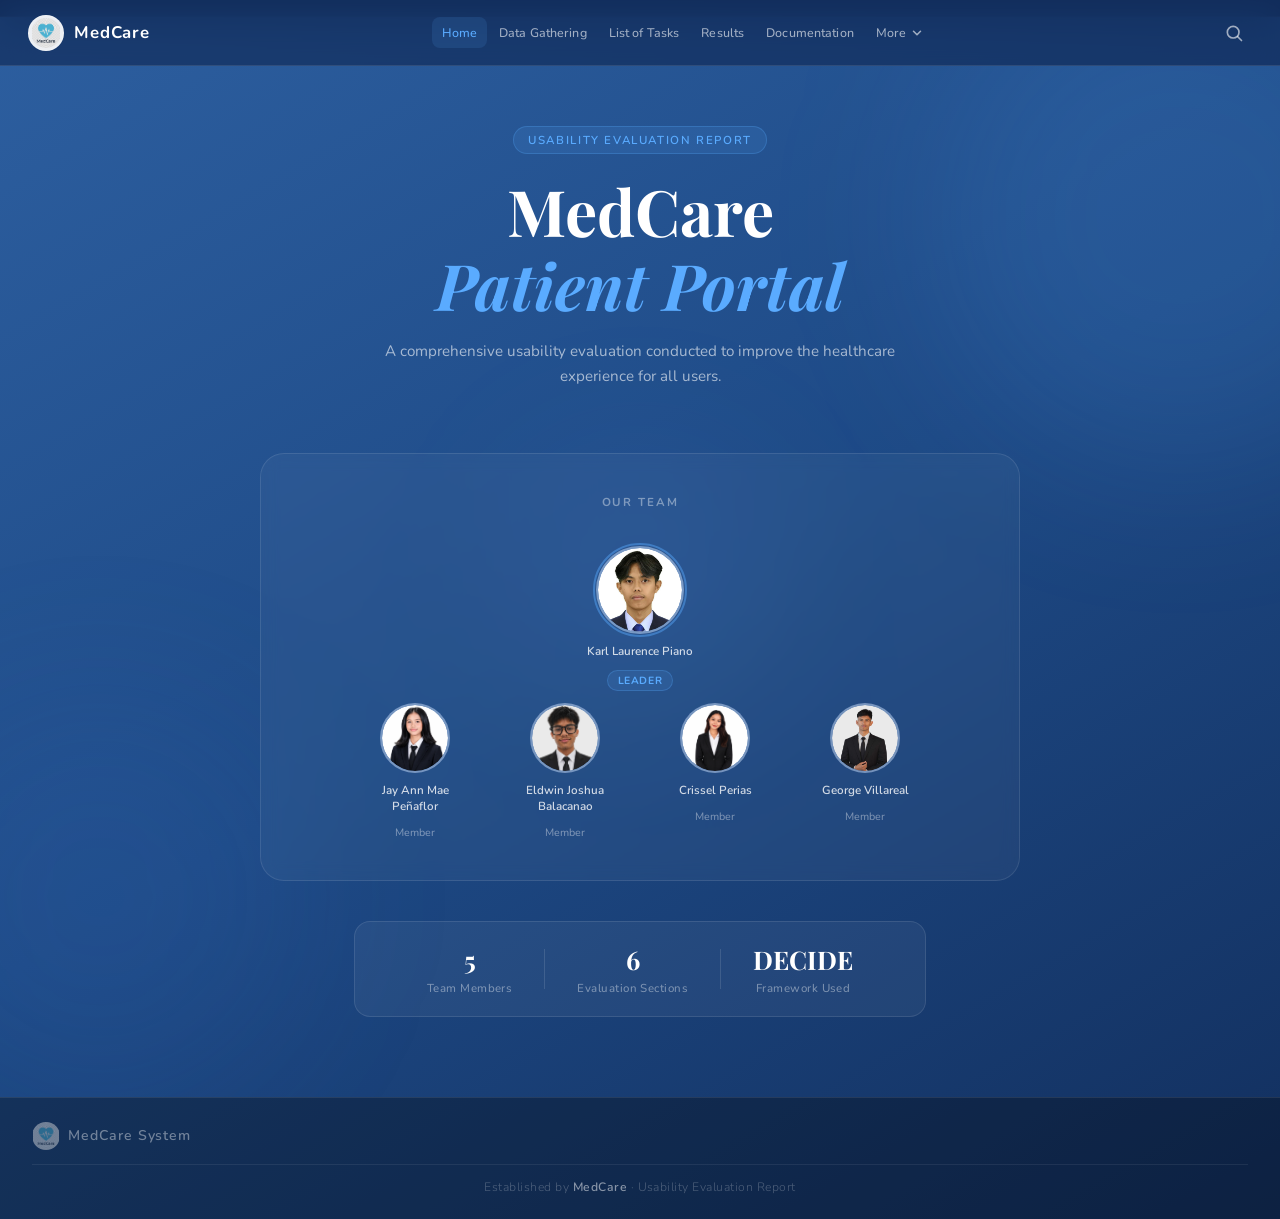
==== commit 24017341: "Update index.html" ====
--- a/index.html
+++ b/index.html
@@ -128,7 +128,7 @@
           </div>
         </div>
         <div class="member-name">Jay Ann Mae Peñaflor</div>
-        <div class="member-role">Exp Lane</div>
+        <div class="member-role">Member</div>
       </div>
       <div class="member">
         <div class="avatar">
@@ -195,4 +195,4 @@
 
 <script src="script.js"></script>
 </body>
-</html>+</html>
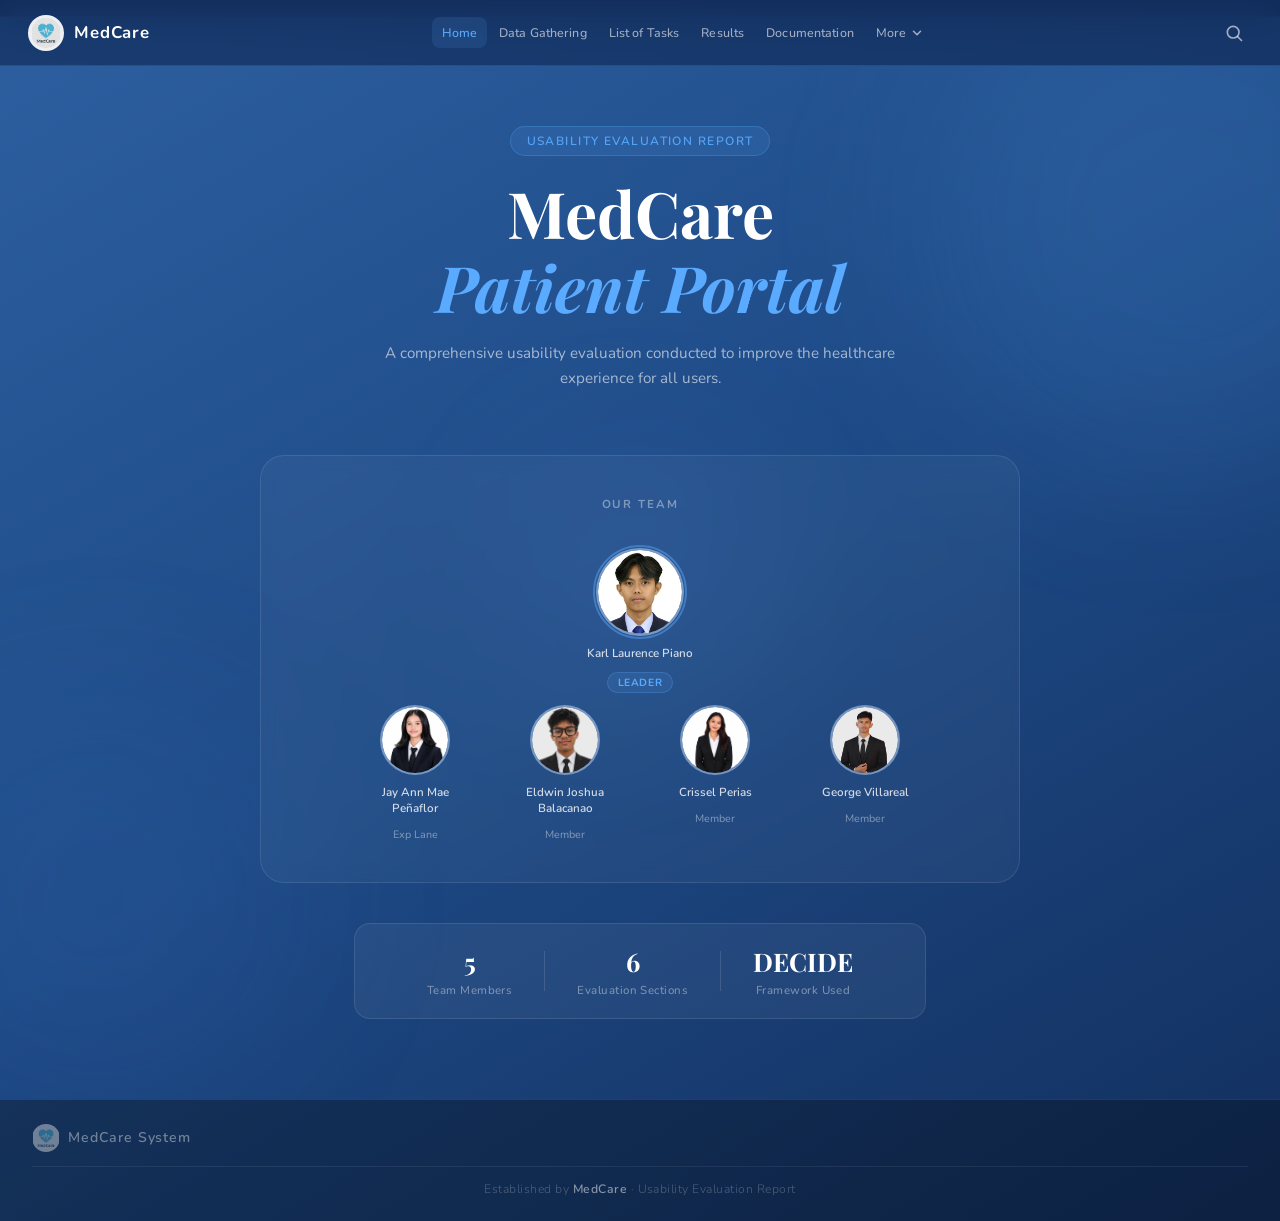
==== commit db9fe5bc: "Add files via upload" ====
--- a/index.html
+++ b/index.html
@@ -128,7 +128,7 @@
           </div>
         </div>
         <div class="member-name">Jay Ann Mae Peñaflor</div>
-        <div class="member-role">Member</div>
+        <div class="member-role">Exp Lane</div>
       </div>
       <div class="member">
         <div class="avatar">
@@ -195,4 +195,4 @@
 
 <script src="script.js"></script>
 </body>
-</html>
+</html>
--- a/style.css
+++ b/style.css
@@ -1739,4 +1739,272 @@
 
   .task-group-body > .task-items {
     padding: 0;
-  }+  }
+  
+  .heuristic-grid {
+    display: flex;
+    flex-direction: column;
+    gap: 14px;
+    margin-top: 20px;
+  }
+  .heuristic-card {
+    display: flex;
+    align-items: center;
+    gap: 16px;
+    background: rgba(255,255,255,0.04);
+    border: 1px solid rgba(255,255,255,0.09);
+    border-radius: 14px;
+    padding: 18px 20px;
+    transition: border-color 0.2s, background 0.2s;
+  }
+  .heuristic-card:hover {
+    border-color: rgba(90,171,255,0.30);
+    background: rgba(90,171,255,0.05);
+  }
+  .heuristic-icon {
+    font-size: 1.8rem;
+    flex-shrink: 0;
+    width: 48px;
+    height: 48px;
+    display: flex;
+    align-items: center;
+    justify-content: center;
+    background: rgba(90,171,255,0.10);
+    border-radius: 12px;
+  }
+  .heuristic-info {
+    flex: 1;
+  }
+  .heuristic-info h4 {
+    font-family: 'Playfair Display', serif;
+    font-size: 1rem;
+    font-weight: 700;
+    color: #fff;
+    margin-bottom: 3px;
+  }
+  .heuristic-name {
+    font-size: 0.82rem;
+    color: rgba(255,255,255,0.50);
+    margin: 0;
+  }
+  .heuristic-btn {
+    display: inline-flex;
+    align-items: center;
+    gap: 7px;
+    background: rgba(90,171,255,0.14);
+    border: 1px solid rgba(90,171,255,0.30);
+    color: rgba(90,171,255,0.9);
+    font-family: 'Nunito', sans-serif;
+    font-size: 0.80rem;
+    font-weight: 700;
+    padding: 9px 16px;
+    border-radius: 10px;
+    text-decoration: none;
+    flex-shrink: 0;
+    transition: background 0.2s, color 0.2s;
+    white-space: nowrap;
+  }
+  .heuristic-btn:hover {
+    background: rgba(90,171,255,0.26);
+    color: #fff;
+  }
+  @media (max-width: 520px) {
+    .heuristic-card { flex-wrap: wrap; }
+    .heuristic-btn { width: 100%; justify-content: center; }
+  }
+
+  
+/* ── Extra styles for results page ── */
+.results-hero {
+  position: relative;
+  overflow: hidden;
+  padding: 110px 24px 60px;
+  text-align: center;
+}
+.results-hero .bg-orb { position: absolute; border-radius: 50%; filter: blur(80px); pointer-events: none; z-index: 0; }
+.results-hero .orb1 { width: 400px; height: 400px; background: radial-gradient(circle, rgba(90,171,255,0.20) 0%, transparent 70%); top: -100px; left: -120px; }
+.results-hero .orb2 { width: 320px; height: 320px; background: radial-gradient(circle, rgba(160,110,255,0.15) 0%, transparent 70%); bottom: -60px; right: -80px; }
+.results-hero .orb3 { width: 250px; height: 250px; background: radial-gradient(circle, rgba(90,200,150,0.10) 0%, transparent 70%); top: 60px; right: 20%; }
+.results-hero-content { position: relative; z-index: 1; max-width: 700px; margin: 0 auto; }
+.hero-badge {
+  display: inline-block;
+  background: rgba(90,171,255,0.12);
+  border: 1px solid rgba(90,171,255,0.25);
+  color: rgba(90,171,255,0.9);
+  font-size: 0.75rem; font-weight: 600;
+  letter-spacing: 0.12em; text-transform: uppercase;
+  padding: 6px 16px; border-radius: 100px; margin-bottom: 20px;
+}
+.results-hero-content h1 {
+  font-family: 'Playfair Display', serif;
+  font-size: clamp(2.2rem, 5vw, 3.2rem);
+  font-weight: 700; color: #fff; margin-bottom: 14px; line-height: 1.15;
+}
+.results-hero-content h1 em { font-style: italic; color: rgba(90,171,255,0.85); }
+.results-hero-content p { color: rgba(255,255,255,0.6); font-size: 0.95rem; line-height: 1.7; }
+
+/* Sections wrapper */
+.sections-wrap {
+  width: 100%; max-width: 960px; margin: 0 auto;
+  padding: 0 24px 80px;
+  display: flex; flex-direction: column; gap: 28px;
+  position: relative; z-index: 1;
+}
+
+/* Section card */
+.page-section {
+  background: rgba(255,255,255,0.04);
+  border: 1px solid rgba(255,255,255,0.09);
+  border-radius: 20px; padding: 36px 40px;
+}
+.section-heading {
+  font-family: 'Playfair Display', serif;
+  font-size: clamp(1.15rem, 2.5vw, 1.45rem);
+  font-weight: 700; color: #fff; margin-bottom: 14px;
+}
+.section-text { color: rgba(255,255,255,0.70); line-height: 1.75; font-size: 0.96rem; }
+
+/* SUS Gauge */
+.sus-gauge-wrap {
+  display: flex; align-items: center; gap: 32px;
+  margin: 28px 0 8px; flex-wrap: wrap;
+}
+.sus-circle {
+  width: 130px; height: 130px; border-radius: 50%; flex-shrink: 0;
+  background: conic-gradient(rgba(90,171,255,0.9) 0% 71.5%, rgba(255,255,255,0.10) 71.5% 100%);
+  display: flex; align-items: center; justify-content: center;
+  box-shadow: 0 0 28px rgba(90,171,255,0.28);
+  position: relative;
+}
+.sus-circle-inner {
+  width: 96px; height: 96px; border-radius: 50%;
+  background: #1e4a86;
+  display: flex; flex-direction: column; align-items: center; justify-content: center;
+}
+.sus-score-num { font-family: 'Playfair Display', serif; font-size: 1.9rem; font-weight: 700; color: rgba(90,171,255,0.95); line-height: 1; }
+.sus-score-lbl { font-size: 0.62rem; color: rgba(255,255,255,0.5); font-weight: 600; letter-spacing: 0.06em; text-transform: uppercase; margin-top: 3px; }
+.sus-legend { flex: 1; min-width: 200px; }
+.sus-legend p { color: rgba(255,255,255,0.65); font-size: 0.9rem; line-height: 1.7; }
+.sus-grade {
+  display: inline-block; margin-top: 10px;
+  background: rgba(90,171,255,0.14); border: 1px solid rgba(90,171,255,0.30);
+  color: rgba(90,171,255,0.9); font-size: 0.8rem; font-weight: 700;
+  padding: 5px 14px; border-radius: 100px; letter-spacing: 0.05em;
+}
+
+/* Q bars */
+.q-bars { display: flex; flex-direction: column; gap: 10px; margin-top: 20px; }
+.q-bar-row { display: flex; align-items: center; gap: 12px; }
+.q-label { font-size: 0.8rem; color: rgba(255,255,255,0.6); width: 80px; flex-shrink: 0; }
+.q-bar-bg { flex: 1; height: 10px; background: rgba(255,255,255,0.08); border-radius: 99px; overflow: hidden; }
+.q-bar-fill { height: 100%; border-radius: 99px; transition: width 0.6s ease; }
+.q-bar-fill.pos { background: linear-gradient(90deg, rgba(90,171,255,0.7), rgba(90,171,255,1)); }
+.q-bar-fill.neg { background: linear-gradient(90deg, rgba(255,150,100,0.7), rgba(255,130,80,1)); }
+.q-val { font-size: 0.8rem; color: rgba(255,255,255,0.55); width: 32px; text-align: right; flex-shrink: 0; }
+
+/* Content grid (3 cards) */
+.content-grid { display: grid; grid-template-columns: repeat(3,1fr); gap: 16px; margin-top: 20px; }
+.content-card {
+  background: rgba(255,255,255,0.04);
+  border: 1px solid rgba(255,255,255,0.09);
+  border-radius: 14px; padding: 20px;
+}
+.content-card h3 { font-size: 0.95rem; margin-bottom: 10px; color: #fff; font-weight: 600; }
+.content-card p { color: rgba(255,255,255,0.60); line-height: 1.65; font-size: 0.88rem; }
+
+/* Metrics grid */
+.metrics-grid { display: grid; grid-template-columns: repeat(4,1fr); gap: 16px; margin-top: 24px; }
+.metric-card {
+  background: rgba(90,171,255,0.10);
+  border: 1px solid rgba(90,171,255,0.22);
+  border-radius: 16px; padding: 22px; text-align: center;
+}
+.metric-value { font-family:'Playfair Display',serif; font-size: 2rem; font-weight: 700; color: rgba(90,171,255,0.95); margin-bottom: 6px; }
+.metric-label { font-size: 0.82rem; color: rgba(255,255,255,0.55); font-weight: 500; }
+
+/* Participant table */
+.ptable-wrap { margin-top: 24px; overflow-x: auto; }
+table.ptable {
+  width: 100%; border-collapse: collapse; font-size: 0.85rem;
+}
+table.ptable th {
+  background: rgba(90,171,255,0.14);
+  color: rgba(90,171,255,0.9); font-weight: 700;
+  padding: 12px 14px; text-align: left; font-size: 0.75rem;
+  letter-spacing: 0.06em; text-transform: uppercase;
+  border-bottom: 1px solid rgba(90,171,255,0.22);
+}
+table.ptable td {
+  padding: 10px 14px; color: rgba(255,255,255,0.68);
+  border-bottom: 1px solid rgba(255,255,255,0.06);
+  line-height: 1.4;
+}
+table.ptable tr:last-child td { border-bottom: none; }
+table.ptable tr:hover td { background: rgba(255,255,255,0.03); }
+.sus-pill {
+  display: inline-block; padding: 3px 10px; border-radius: 99px;
+  font-size: 0.78rem; font-weight: 700;
+}
+.sus-pill.a  { background: rgba(90,171,255,0.15); color: rgba(90,171,255,0.9); }
+.sus-pill.b  { background: rgba(100,200,130,0.15); color: rgba(100,200,130,0.9); }
+.sus-pill.c  { background: rgba(255,200,60,0.15);  color: rgba(255,200,60,0.9);  }
+.sus-pill.d  { background: rgba(255,130,80,0.15);  color: rgba(255,130,80,0.9);  }
+
+/* Distribution chart */
+.dist-grid { display: grid; grid-template-columns: repeat(2,1fr); gap: 20px; margin-top: 20px; }
+.dist-card { background: rgba(255,255,255,0.03); border: 1px solid rgba(255,255,255,0.08); border-radius: 14px; padding: 20px; }
+.dist-card h4 { font-size: 0.85rem; font-weight: 700; color: rgba(90,171,255,0.8); letter-spacing: 0.06em; text-transform: uppercase; margin-bottom: 14px; }
+.dist-bar-row { display: flex; align-items: center; gap: 10px; margin-bottom: 8px; }
+.dist-lbl { font-size: 0.78rem; color: rgba(255,255,255,0.55); width: 72px; flex-shrink: 0; }
+.dist-bg { flex: 1; height: 8px; background: rgba(255,255,255,0.08); border-radius: 99px; overflow: hidden; }
+.dist-fill { height: 100%; border-radius: 99px; background: linear-gradient(90deg, rgba(90,171,255,0.6), rgba(90,171,255,0.9)); }
+.dist-cnt { font-size: 0.78rem; color: rgba(255,255,255,0.45); width: 28px; text-align: right; }
+
+/* Feedback */
+.feedback-list { display: flex; flex-direction: column; gap: 14px; margin-top: 20px; }
+.feedback-item {
+  display: flex; align-items: flex-start; gap: 14px;
+  background: rgba(255,255,255,0.03);
+  border: 1px solid rgba(255,255,255,0.08);
+  border-radius: 12px; padding: 16px; font-size: 0.90rem; color: rgba(255,255,255,0.65);
+}
+.feedback-icon { color: rgba(90,171,255,0.9); font-size: 1.1rem; flex-shrink: 0; margin-top: 2px; }
+
+/* Recommendations */
+.rec-priority {
+  background: rgba(255,255,255,0.03);
+  border: 1px solid rgba(255,255,255,0.09);
+  border-left: 4px solid rgba(90,171,255,0.4);
+  border-radius: 16px; padding: 22px; margin-top: 16px;
+}
+.rec-priority.priority-high  { border-left-color: #ff6b6b; }
+.rec-priority.priority-medium { border-left-color: #ffd93d; }
+.rec-priority.priority-low   { border-left-color: #6bcf7f; }
+.rec-label {
+  font-size: 0.72rem; font-weight: 700; letter-spacing: 0.08em;
+  text-transform: uppercase; color: rgba(255,255,255,0.55);
+  margin-bottom: 12px; display: block;
+}
+.rec-items { display: flex; flex-direction: column; gap: 10px; }
+.rec-items p { font-size: 0.90rem; color: rgba(255,255,255,0.65); line-height: 1.65; margin: 0; }
+
+/* Summary block */
+.summary-block {
+  background: rgba(90,171,255,0.07);
+  border-left: 4px solid rgba(90,171,255,0.40);
+  border-radius: 12px; padding: 22px; margin-top: 20px;
+}
+.summary-block p { color: rgba(255,255,255,0.78); line-height: 1.8; margin: 0; font-size: 0.96rem; }
+
+/* Responsive */
+@media (max-width: 860px) {
+  .content-grid  { grid-template-columns: 1fr 1fr; }
+  .metrics-grid  { grid-template-columns: repeat(2,1fr); }
+  .dist-grid     { grid-template-columns: 1fr; }
+}
+@media (max-width: 620px) {
+  .content-grid  { grid-template-columns: 1fr; }
+  .metrics-grid  { grid-template-columns: 1fr; }
+  .page-section  { padding: 24px 20px; }
+  .sus-gauge-wrap { flex-direction: column; align-items: flex-start; }
+}
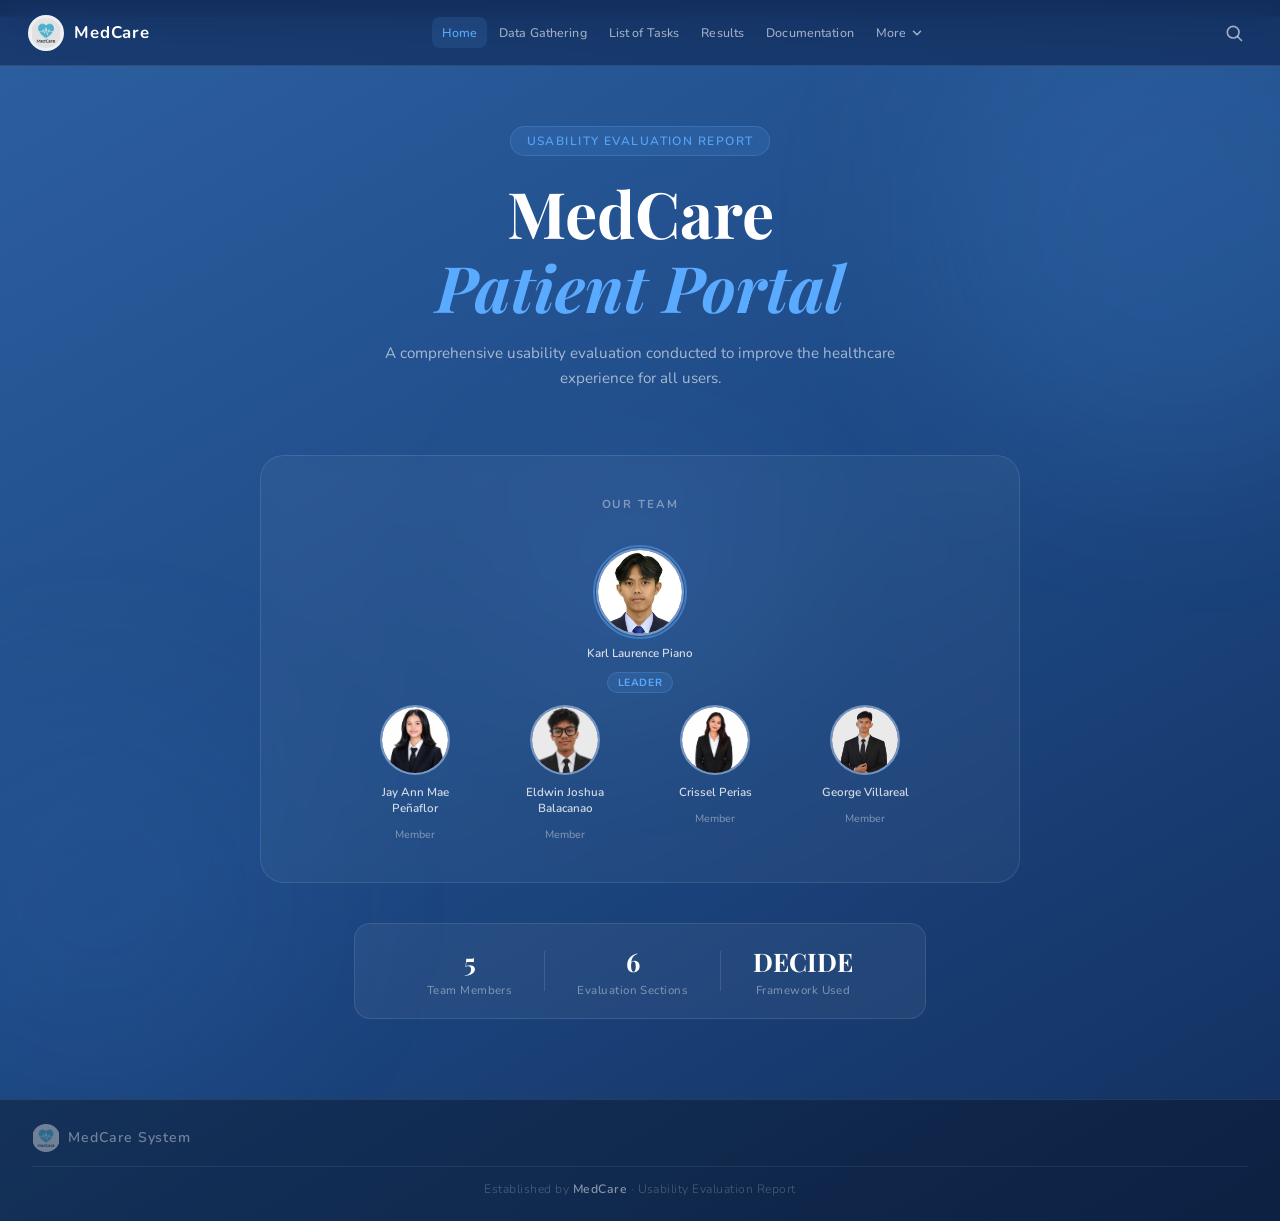
==== commit 29b6c70e: "Update index.html" ====
--- a/index.html
+++ b/index.html
@@ -128,7 +128,7 @@
           </div>
         </div>
         <div class="member-name">Jay Ann Mae Peñaflor</div>
-        <div class="member-role">Exp Lane</div>
+        <div class="member-role">Member</div>
       </div>
       <div class="member">
         <div class="avatar">
@@ -195,4 +195,4 @@
 
 <script src="script.js"></script>
 </body>
-</html>+</html>
